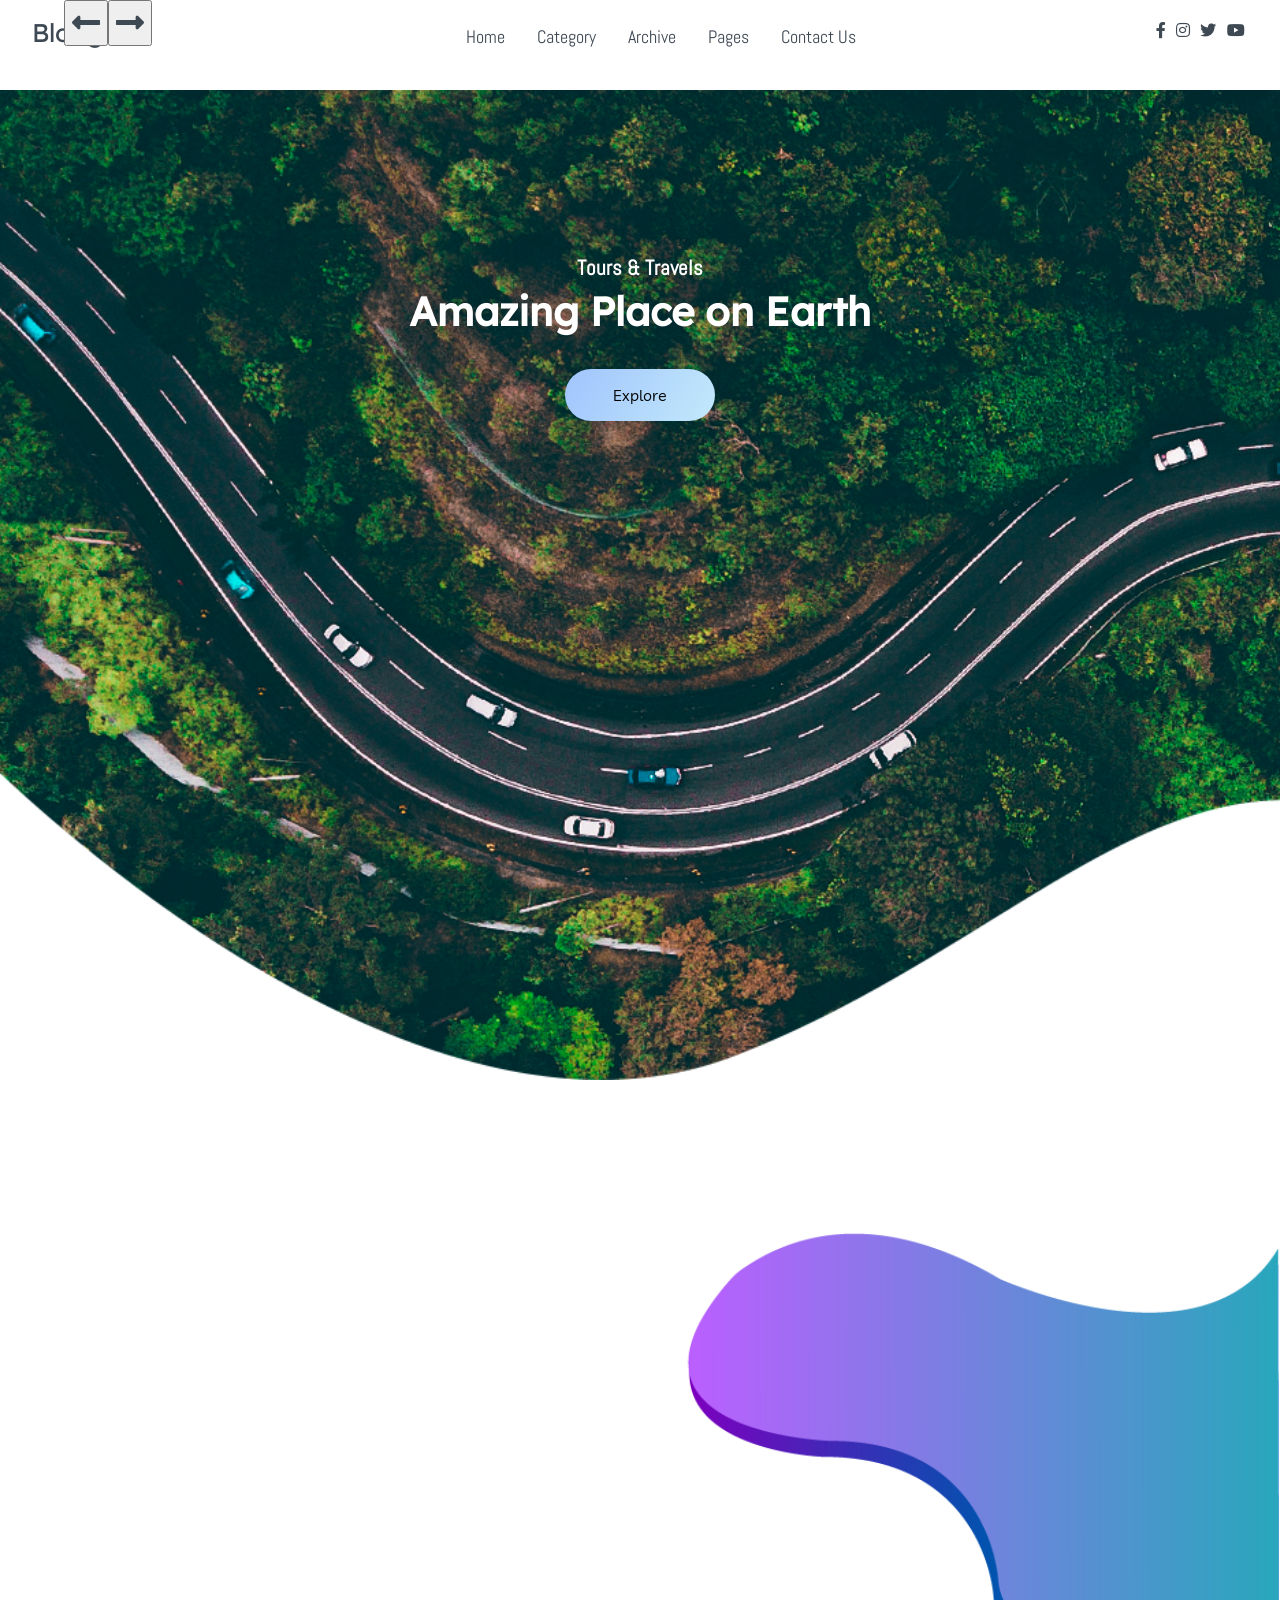
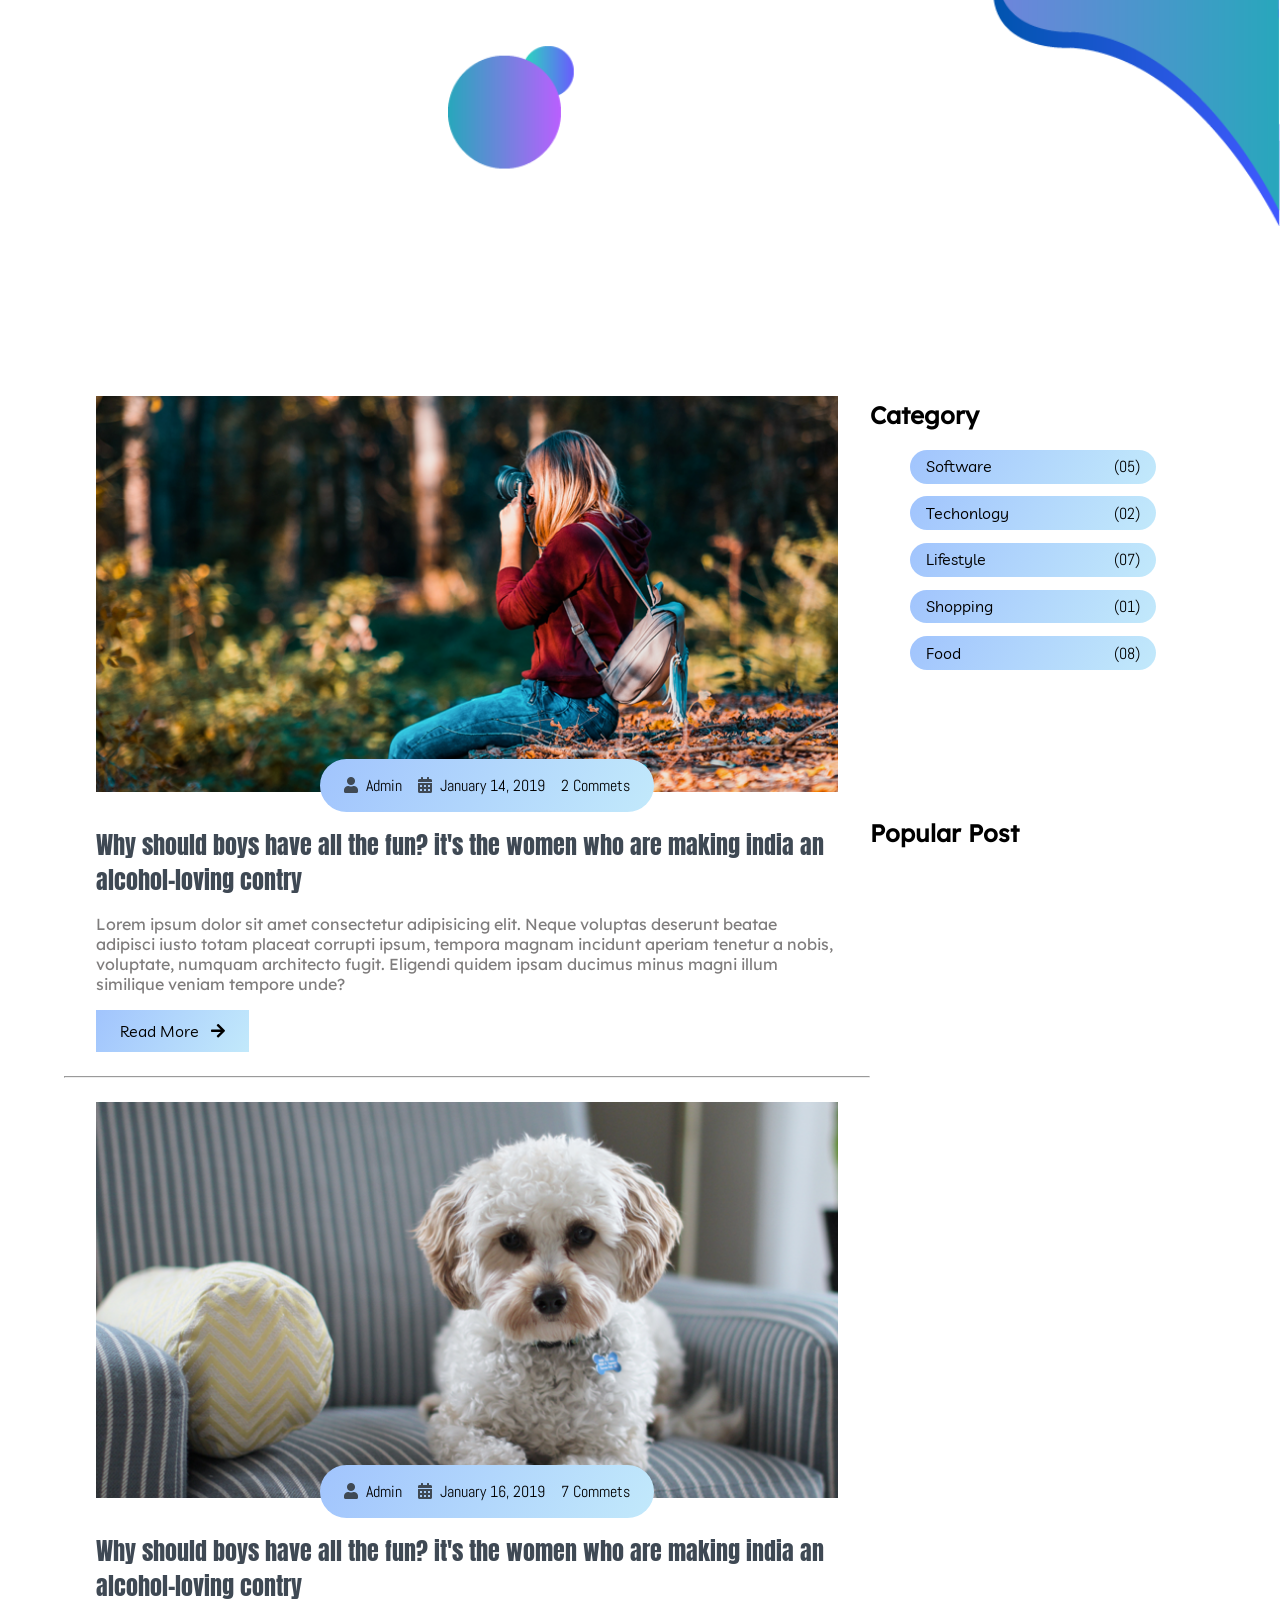
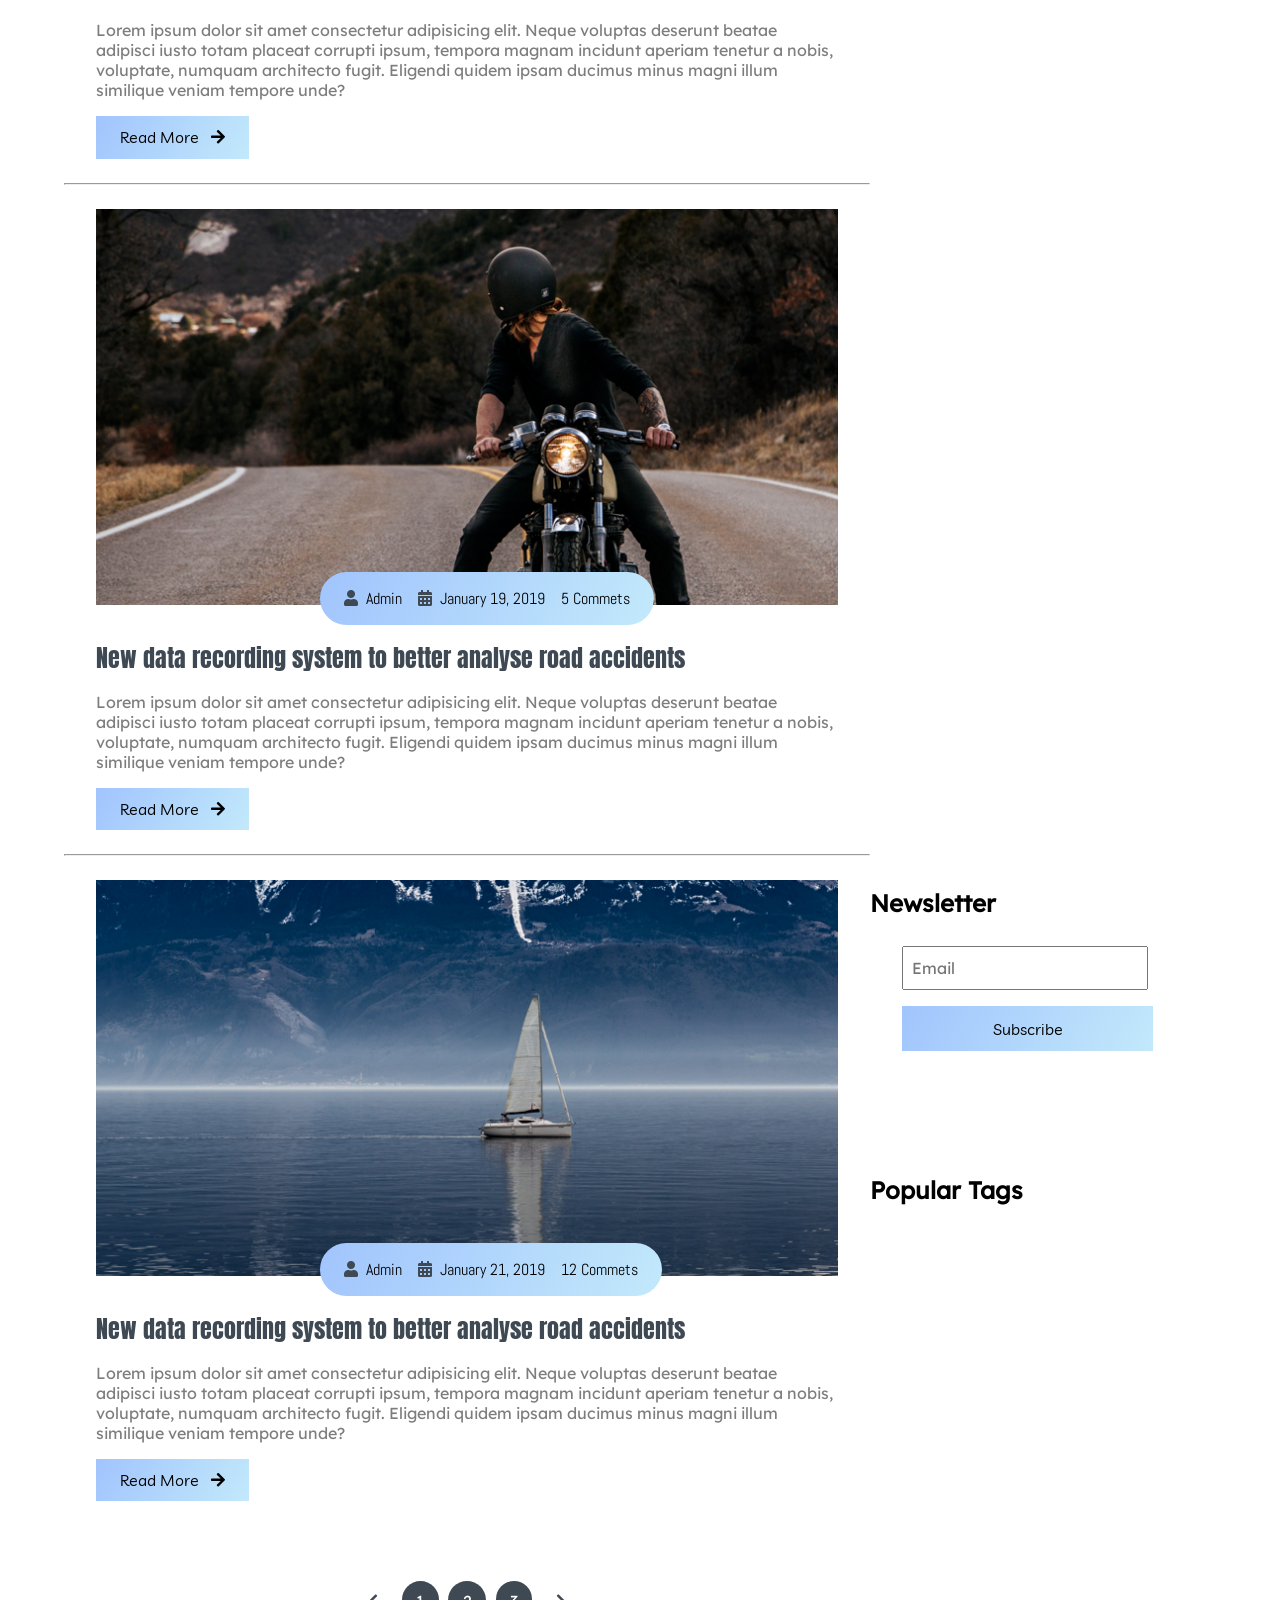
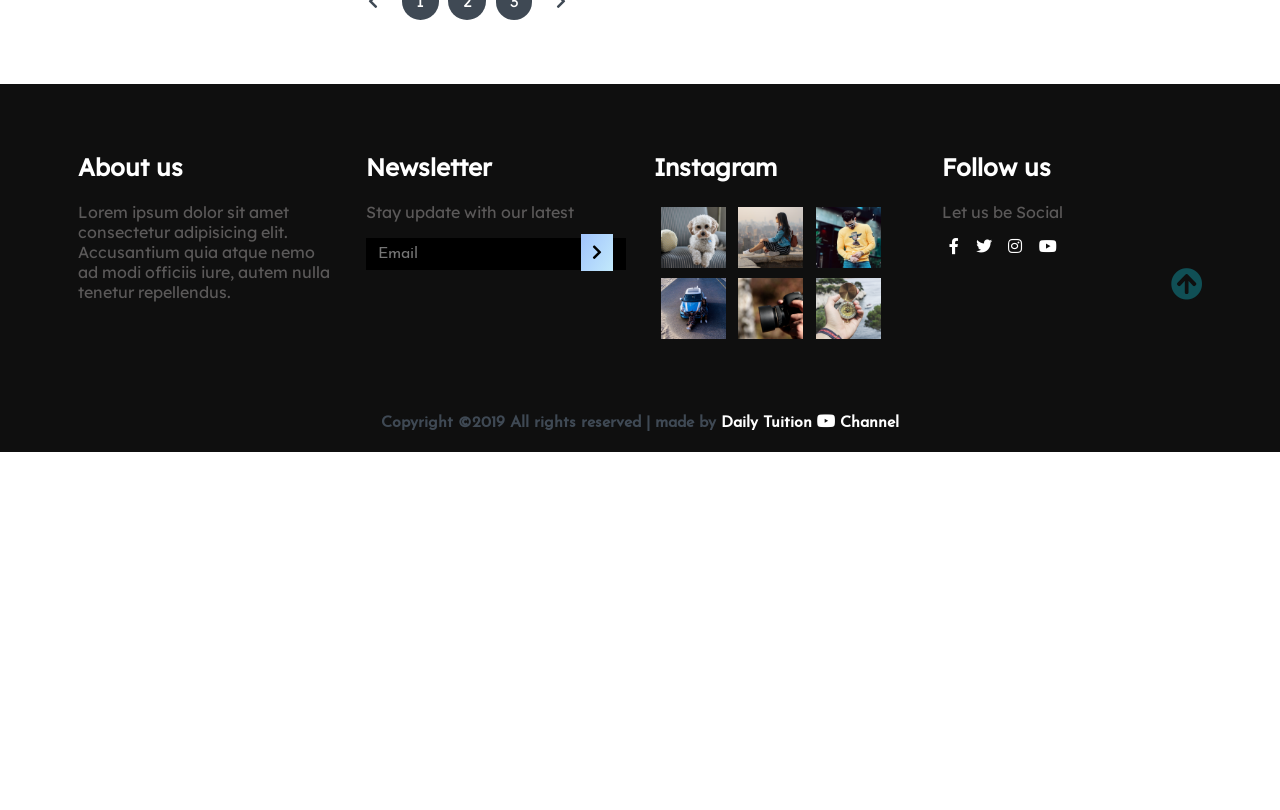
==== Index.html @ 6c5f7a03 "initial commit" ====
<!DOCTYPE html>
<html lang="en">

<head>
    <meta charset="UTF-8">
    <meta name="viewport" content="width=device-width, initial-scale=1.0">
    <meta http-equiv="X-UA-Compatible" content="ie=edge">
    <title>Blooger</title>

    <!-- Font Awesome Icons -->
    <link rel="stylesheet" href="./css/all.css">


    <!-- --------- Owl-Carousel ------------------->
    <link rel="stylesheet" href="./css/owl.carousel.min.css">
    <link rel="stylesheet" href="./css/owl.theme.default.min.css">

    <!-- ------------ AOS Library ------------------------- -->
    <link rel="stylesheet" href="./css/aos.css">

    <!-- Custom Style   -->
    <link rel="stylesheet" href="./css/Style.css">

</head>

<body>

    <!-- ----------------------------  Navigation ---------------------------------------------- -->

    <nav class="nav">
        <div class="nav-menu flex-row">
            <div class="nav-brand">
                <a href="#" class="text-gray">Blooger</a>
            </div>
            <div class="toggle-collapse">
                <div class="toggle-icons">
                    <i class="fas fa-bars"></i>
                </div>
            </div>
            <div>
                <ul class="nav-items">
                    <li class="nav-link">
                        <a href="#">Home</a>
                    </li>
                    <li class="nav-link">
                        <a href="#">Category</a>
                    </li>
                    <li class="nav-link">
                        <a href="#">Archive</a>
                    </li>
                    <li class="nav-link">
                        <a href="#">Pages</a>
                    </li>
                    <li class="nav-link">
                        <a href="#">Contact Us</a>
                    </li>
                </ul>
            </div>
            <div class="social text-gray">
                <a href="#"><i class="fab fa-facebook-f"></i></a>
                <a href="#"><i class="fab fa-instagram"></i></a>
                <a href="#"><i class="fab fa-twitter"></i></a>
                <a href="#"><i class="fab fa-youtube"></i></a>
            </div>
        </div>
    </nav>

    <!-- ------------x---------------  Navigation --------------------------x------------------- -->

    <!----------------------------- Main Site Section ------------------------------>

    <main>

        <!------------------------ Site Title ---------------------->

        <section class="site-title">
            <div class="site-background" data-aos="fade-up" data-aos-delay="100">
                <h3>Tours & Travels</h3>
                <h1>Amazing Place on Earth</h1>
                <button class="btn">Explore</button>
            </div>
        </section>

        <!------------x----------- Site Title ----------x----------->

        <!-- --------------------- Blog Carousel ----------------- -->

        <section>
            <div class="blog">
                <div class="container">
                    <div class="owl-carousel owl-theme blog-post">
                        <div class="blog-content" data-aos="fade-right" data-aos-delay="200">
                            <img src="./assets/Blog-post/post-1.jpg" alt="post-1">
                            <div class="blog-title">
                                <h3>London Fashion week's continued the evolution</h3>
                                <button class="btn btn-blog">Fashion</button>
                                <span>2 minutes</span>
                            </div>
                        </div>
                        <div class="blog-content" data-aos="fade-in" data-aos-delay="200">
                            <img src="./assets/Blog-post/post-3.jpg" alt="post-1">
                            <div class="blog-title">
                                <h3>London Fashion week's continued the evolution</h3>
                                <button class="btn btn-blog">Fashion</button>
                                <span>2 minutes</span>
                            </div>
                        </div>
                        <div class="blog-content" data-aos="fade-left" data-aos-delay="200">
                            <img src="./assets/Blog-post/post-2.jpg" alt="post-1">
                            <div class="blog-title">
                                <h3>London Fashion week's continued the evolution</h3>
                                <button class="btn btn-blog">Fashion</button>
                                <span>2 minutes</span>
                            </div>
                        </div>
                        <div class="blog-content" data-aos="fade-right" data-aos-delay="200">
                            <img src="./assets/Blog-post/post-5.png" alt="post-1">
                            <div class="blog-title">
                                <h3>London Fashion week's continued the evolution</h3>
                                <button class="btn btn-blog">Fashion</button>
                                <span>2 minutes</span>
                            </div>
                        </div>
                    </div>
                    <div class="owl-navigation">
                        <span class="owl-nav-prev"><i class="fas fa-long-arrow-alt-left"></i></span>
                        <span class="owl-nav-next"><i class="fas fa-long-arrow-alt-right"></i></span>
                    </div>
                </div>
            </div>
        </section>

        <!-- ----------x---------- Blog Carousel --------x-------- -->

        <!-- ---------------------- Site Content -------------------------->

        <section class="container">
            <div class="site-content">
                <div class="posts">
                    <div class="post-content" data-aos="zoom-in" data-aos-delay="200">
                        <div class="post-image">
                            <div>
                                <img src="./assets/Blog-post/blog1.png" class="img" alt="blog1">
                            </div>
                            <div class="post-info flex-row">
                                <span><i class="fas fa-user text-gray"></i>&nbsp;&nbsp;Admin</span>
                                <span><i class="fas fa-calendar-alt text-gray"></i>&nbsp;&nbsp;January 14, 2019</span>
                                <span>2 Commets</span>
                            </div>
                        </div>
                        <div class="post-title">
                            <a href="#">Why should boys have all the fun? it's the women who are making india an
                                alcohol-loving contry</a>
                            <p>Lorem ipsum dolor sit amet consectetur adipisicing elit. Neque voluptas deserunt beatae
                                adipisci iusto totam placeat corrupti ipsum, tempora magnam incidunt aperiam tenetur a
                                nobis, voluptate, numquam architecto fugit. Eligendi quidem ipsam ducimus minus magni
                                illum similique veniam tempore unde?
                            </p>
                            <button class="btn post-btn">Read More &nbsp; <i class="fas fa-arrow-right"></i></button>
                        </div>
                    </div>
                    <hr>
                    <div class="post-content" data-aos="zoom-in" data-aos-delay="200">
                        <div class="post-image">
                            <div>
                                <img src="./assets/Blog-post/blog2.png" class="img" alt="blog1">
                            </div>
                            <div class="post-info flex-row">
                                <span><i class="fas fa-user text-gray"></i>&nbsp;&nbsp;Admin</span>
                                <span><i class="fas fa-calendar-alt text-gray"></i>&nbsp;&nbsp;January 16, 2019</span>
                                <span>7 Commets</span>
                            </div>
                        </div>
                        <div class="post-title">
                            <a href="#">Why should boys have all the fun? it's the women who are making india an
                                alcohol-loving contry</a>
                            <p>Lorem ipsum dolor sit amet consectetur adipisicing elit. Neque voluptas deserunt beatae
                                adipisci iusto totam placeat corrupti ipsum, tempora magnam incidunt aperiam tenetur a
                                nobis, voluptate, numquam architecto fugit. Eligendi quidem ipsam ducimus minus magni
                                illum similique veniam tempore unde?
                            </p>
                            <button class="btn post-btn">Read More &nbsp; <i class="fas fa-arrow-right"></i></button>
                        </div>
                    </div>
                    <hr>
                    <div class="post-content" data-aos="zoom-in" data-aos-delay="200">
                        <div class="post-image">
                            <div>
                                <img src="./assets/Blog-post/blog3.png" class="img" alt="blog1">
                            </div>
                            <div class="post-info flex-row">
                                <span><i class="fas fa-user text-gray"></i>&nbsp;&nbsp;Admin</span>
                                <span><i class="fas fa-calendar-alt text-gray"></i>&nbsp;&nbsp;January 19, 2019</span>
                                <span>5 Commets</span>
                            </div>
                        </div>
                        <div class="post-title">
                            <a href="#">New data recording system to better analyse road accidents</a>
                            <p>Lorem ipsum dolor sit amet consectetur adipisicing elit. Neque voluptas deserunt beatae
                                adipisci iusto totam placeat corrupti ipsum, tempora magnam incidunt aperiam tenetur a
                                nobis, voluptate, numquam architecto fugit. Eligendi quidem ipsam ducimus minus magni
                                illum similique veniam tempore unde?
                            </p>
                            <button class="btn post-btn">Read More &nbsp; <i class="fas fa-arrow-right"></i></button>
                        </div>
                    </div>
                    <hr>
                    <div class="post-content" data-aos="zoom-in" data-aos-delay="200">
                        <div class="post-image">
                            <div>
                                <img src="./assets/Blog-post/blog4.png" class="img" alt="blog1">
                            </div>
                            <div class="post-info flex-row">
                                <span><i class="fas fa-user text-gray"></i>&nbsp;&nbsp;Admin</span>
                                <span><i class="fas fa-calendar-alt text-gray"></i>&nbsp;&nbsp;January 21, 2019</span>
                                <span>12 Commets</span>
                            </div>
                        </div>
                        <div class="post-title">
                            <a href="#">New data recording system to better analyse road accidents</a>
                            <p>Lorem ipsum dolor sit amet consectetur adipisicing elit. Neque voluptas deserunt beatae
                                adipisci iusto totam placeat corrupti ipsum, tempora magnam incidunt aperiam tenetur a
                                nobis, voluptate, numquam architecto fugit. Eligendi quidem ipsam ducimus minus magni
                                illum similique veniam tempore unde?
                            </p>
                            <button class="btn post-btn">Read More &nbsp; <i class="fas fa-arrow-right"></i></button>
                        </div>
                    </div>
                    <div class="pagination flex-row">
                        <a href="#"><i class="fas fa-chevron-left"></i></a>
                        <a href="#" class="pages">1</a>
                        <a href="#" class="pages">2</a>
                        <a href="#" class="pages">3</a>
                        <a href="#"><i class="fas fa-chevron-right"></i></a>
                    </div>
                </div>
                <aside class="sidebar">
                    <div class="category">
                        <h2>Category</h2>
                        <ul class="category-list">
                            <li class="list-items" data-aos="fade-left" data-aos-delay="100">
                                <a href="#">Software</a>
                                <span>(05)</span>
                            </li>
                            <li class="list-items" data-aos="fade-left" data-aos-delay="200">
                                <a href="#">Techonlogy</a>
                                <span>(02)</span>
                            </li>
                            <li class="list-items" data-aos="fade-left" data-aos-delay="300">
                                <a href="#">Lifestyle</a>
                                <span>(07)</span>
                            </li>
                            <li class="list-items" data-aos="fade-left" data-aos-delay="400">
                                <a href="#">Shopping</a>
                                <span>(01)</span>
                            </li>
                            <li class="list-items" data-aos="fade-left" data-aos-delay="500">
                                <a href="#">Food</a>
                                <span>(08)</span>
                            </li>
                        </ul>
                    </div>
                    <div class="popular-post">
                        <h2>Popular Post</h2>
                        <div class="post-content" data-aos="flip-up" data-aos-delay="200">
                            <div class="post-image">
                                <div>
                                    <img src="./assets/popular-post/m-blog-1.jpg" class="img" alt="blog1">
                                </div>
                                <div class="post-info flex-row">
                                    <span><i class="fas fa-calendar-alt text-gray"></i>&nbsp;&nbsp;January 14,
                                        2019</span>
                                    <span>2 Commets</span>
                                </div>
                            </div>
                            <div class="post-title">
                                <a href="#">New data recording system to better analyse road accidents</a>
                            </div>
                        </div>
                        <div class="post-content" data-aos="flip-up" data-aos-delay="300">
                            <div class="post-image">
                                <div>
                                    <img src="./assets/popular-post/m-blog-2.jpg" class="img" alt="blog1">
                                </div>
                                <div class="post-info flex-row">
                                    <span><i class="fas fa-calendar-alt text-gray"></i>&nbsp;&nbsp;January 14,
                                        2019</span>
                                    <span>2 Commets</span>
                                </div>
                            </div>
                            <div class="post-title">
                                <a href="#">New data recording system to better analyse road accidents</a>
                            </div>
                        </div>
                        <div class="post-content" data-aos="flip-up" data-aos-delay="400">
                            <div class="post-image">
                                <div>
                                    <img src="./assets/popular-post/m-blog-3.jpg" class="img" alt="blog1">
                                </div>
                                <div class="post-info flex-row">
                                    <span><i class="fas fa-calendar-alt text-gray"></i>&nbsp;&nbsp;January 14,
                                        2019</span>
                                    <span>2 Commets</span>
                                </div>
                            </div>
                            <div class="post-title">
                                <a href="#">New data recording system to better analyse road accidents</a>
                            </div>
                        </div>
                        <div class="post-content" data-aos="flip-up" data-aos-delay="500">
                            <div class="post-image">
                                <div>
                                    <img src="./assets/popular-post/m-blog-4.jpg" class="img" alt="blog1">
                                </div>
                                <div class="post-info flex-row">
                                    <span><i class="fas fa-calendar-alt text-gray"></i>&nbsp;&nbsp;January 14,
                                        2019</span>
                                    <span>2 Commets</span>
                                </div>
                            </div>
                            <div class="post-title">
                                <a href="#">New data recording system to better analyse road accidents</a>
                            </div>
                        </div>
                        <div class="post-content" data-aos="flip-up" data-aos-delay="600">
                            <div class="post-image">
                                <div>
                                    <img src="./assets/popular-post/m-blog-5.jpg" class="img" alt="blog1">
                                </div>
                                <div class="post-info flex-row">
                                    <span><i class="fas fa-calendar-alt text-gray"></i>&nbsp;&nbsp;January 14,
                                        2019</span>
                                    <span>2 Commets</span>
                                </div>
                            </div>
                            <div class="post-title">
                                <a href="#">New data recording system to better analyse road accidents</a>
                            </div>
                        </div>
                    </div>
                    <div class="newsletter" data-aos="fade-up" data-aos-delay="300">
                        <h2>Newsletter</h2>
                        <div class="form-element">
                            <input type="text" class="input-element" placeholder="Email">
                            <button class="btn form-btn">Subscribe</button>
                        </div>
                    </div>
                    <div class="popular-tags">
                        <h2>Popular Tags</h2>
                        <div class="tags flex-row">
                            <span class="tag" data-aos="flip-up" data-aos-delay="100">Software</span>
                            <span class="tag" data-aos="flip-up" data-aos-delay="200">technology</span>
                            <span class="tag" data-aos="flip-up" data-aos-delay="300">travel</span>
                            <span class="tag" data-aos="flip-up" data-aos-delay="400">illustration</span>
                            <span class="tag" data-aos="flip-up" data-aos-delay="500">design</span>
                            <span class="tag" data-aos="flip-up" data-aos-delay="600">lifestyle</span>
                            <span class="tag" data-aos="flip-up" data-aos-delay="700">love</span>
                            <span class="tag" data-aos="flip-up" data-aos-delay="800">project</span>
                        </div>
                    </div>
                </aside>
            </div>
        </section>

        <!-- -----------x---------- Site Content -------------x------------>

    </main>

    <!---------------x------------- Main Site Section ---------------x-------------->


    <!-- --------------------------- Footer ---------------------------------------- -->

    <footer class="footer">
        <div class="container">
            <div class="about-us" data-aos="fade-right" data-aos-delay="200">
                <h2>About us</h2>
                <p>Lorem ipsum dolor sit amet consectetur adipisicing elit. Accusantium quia atque nemo ad modi officiis
                    iure, autem nulla tenetur repellendus.</p>
            </div>
            <div class="newsletter" data-aos="fade-right" data-aos-delay="200">
                <h2>Newsletter</h2>
                <p>Stay update with our latest</p>
                <div class="form-element">
                    <input type="text" placeholder="Email"><span><i class="fas fa-chevron-right"></i></span>
                </div>
            </div>
            <div class="instagram" data-aos="fade-left" data-aos-delay="200">
                <h2>Instagram</h2>
                <div class="flex-row">
                    <img src="./assets/instagram/thumb-card3.png" alt="insta1">
                    <img src="./assets/instagram/thumb-card4.png" alt="insta2">
                    <img src="./assets/instagram/thumb-card5.png" alt="insta3">
                </div>
                <div class="flex-row">
                    <img src="./assets/instagram/thumb-card6.png" alt="insta4">
                    <img src="./assets/instagram/thumb-card7.png" alt="insta5">
                    <img src="./assets/instagram/thumb-card8.png" alt="insta6">
                </div>
            </div>
            <div class="follow" data-aos="fade-left" data-aos-delay="200">
                <h2>Follow us</h2>
                <p>Let us be Social</p>
                <div>
                    <i class="fab fa-facebook-f"></i>
                    <i class="fab fa-twitter"></i>
                    <i class="fab fa-instagram"></i>
                    <i class="fab fa-youtube"></i>
                </div>
            </div>
        </div>
        <div class="rights flex-row">
            <h4 class="text-gray">
                Copyright ©2019 All rights reserved | made by
                <a href="www.youtube.com/c/dailytuition" target="_black">Daily Tuition <i class="fab fa-youtube"></i>
                    Channel</a>
            </h4>
        </div>
        <div class="move-up">
            <span><i class="fas fa-arrow-circle-up fa-2x"></i></span>
        </div>
    </footer>

    <!-- -------------x------------- Footer --------------------x------------------- -->

    <!-- Jquery Library file -->
    <script src="./js/Jquery3.4.1.min.js"></script>

    <!-- --------- Owl-Carousel js ------------------->
    <script src="./js/owl.carousel.min.js"></script>

    <!-- ------------ AOS js Library  ------------------------- -->
    <script src="./js/aos.js"></script>

    <!-- Custom Javascript file -->
    <script src="./js/main.js"></script>
</body>

</html>
---- css/Style.css ----
@import url('../css/fonts.css');


html, body{
    margin: 0%;
    box-sizing: border-box;
    overflow-x: hidden;
}

:root{

    /*      Theme colors        */
    --text-gray: #3f4954;
    --text-light : #686666da;
    --bg-color: #0f0f0f;
    --white: #ffffff;
    --midnight: #104f55;

    /* gradient color   */
    --sky: linear-gradient(120deg, #a1c4fd 0%, #c2e9fb 100%);

    /*      theme font-family   */
    --Abel: 'Abel', cursive;
    --Anton: 'Anton', cursive;
    --Josefin : 'Josefin', cursive;
    --Lexend: 'Lexend', cursive;
    --Livvic : 'Livvic', cursive;
}


/* ---------------- Global Classes ---------------*/

a{
    text-decoration: none;
    color: var(--text-gray);
}

.flex-row{
    display: flex;
    flex-direction: row;    
    flex-wrap: wrap;
}

ul{
    list-style-type: none;
}

h1{
    font-family: var(--Lexend);
    font-size: 2.5rem;
}

h2{
    font-family: var(--Lexend);
}

h3{
    font-family: var(--Abel);
    font-size: 1.3rem;
}

button.btn{
    border: none;
    border-radius: 2rem;
    padding: 1rem 3rem;
    font-size: 1rem;
    font-family: var(--Livvic);
    cursor: pointer;
}

span{
    font-family: var(--Abel);
}

.container{
    margin: 0 5vw;
}

.text-gray{
    color: var(--text-gray);
}

p{
    font-family: var(--Lexend);
    color: var(--text-light);
}

/* ------x------- Global Classes -------x-------*/

/* --------------- navbar ----------------- */

.nav{
    background: white;
    padding: 0 2rem;
    height: 0rem;
    min-height: 10vh;
    overflow: hidden;
    transition: height 1s ease-in-out;
}

.nav .nav-menu{    
    justify-content: space-between;
}

.nav .toggle-collapse{
    position: absolute;
    top: 0%;
    width: 90%;
    cursor: pointer;
    display: none;
}

.nav .toggle-collapse .toggle-icons{
    display: flex;
    justify-content: flex-end;
    padding: 1.7rem 0;
}

.nav .toggle-collapse .toggle-icons i{
    font-size: 1.4rem;
    color: var(--text-gray);
}

.collapse{
    height: 30rem;
}

.nav .nav-items{
    display: flex;
    margin: 0;
}

.nav .nav-items .nav-link{
    padding: 1.6rem 1rem;
    font-size: 1.1rem;
    position: relative;
    font-family: var(--Abel);
    font-size: 1.1rem;
}

.nav .nav-items .nav-link:hover{
    background-color: var(--midnight);
}

.nav .nav-items .nav-link:hover a{
    color: var(--white);
}

.nav .nav-brand a{
    font-size: 1.6rem;
    padding: 1rem 0;
    display: block;
    font-family: var(--Lexend);
    font-size: 1.6rem;
}

.nav .social{
    padding: 1.4rem 0
}

.nav .social i{
    padding: 0 .2rem;
}

.nav .social i:hover{
    color: #a1c4cf;
}

/* -------x------- navbar ---------x------- */


/* ----------------- Main Content----------- */

/* --------------- Site title ---------------- */
main .site-title{
    background: url('../assets/Background-image.png');
    background-size: cover;
    height: 110vh;
    display: flex;
    justify-content: center;
}

main .site-title .site-background{
    padding-top: 10rem;
    text-align: center;
    color: var(--white);
}

main .site-title h1, h3{
    margin: .3rem;
}

main .site-title .btn{
    margin: 1.8rem;
    background: var(--sky);
}

main .site-title .btn:hover{
    background: transparent;
    border: 1px solid var(--white);
    color: var(--white);
}

/* --------x------ Site title --------x------- */

/* --------------- Blog Carousel ------------ */

main .blog{
    background: url('../assets/Abract01.png');
    background-repeat: no-repeat;
    background-position: right;
    height: 100vh;
    width: 100%;
    background-size: 65%;
}

main .blog .blog-post{
    padding-top: 6rem;
}

main .blog-post .blog-content{
    display: flex;
    flex-direction: column;
    text-align: center;
    width: 80%;
    margin: 3rem 2rem;
    box-shadow: 0 15px 20px rgba(0, 0, 0, 0.2);
}

main .blog-content .blog-title{
    padding: 2rem 0;
}

main .blog-content .btn-blog{
    padding: .7rem 2rem;
    background: var(--sky);
    margin: .5rem;
}

main .blog-content span{
    display: block;
}

section .container .owl-nav{
    position: absolute;
    top: 0%;
    margin: 0 auto;
    width: 100%;
}

.owl-nav .owl-prev .owl-nav-prev,
.owl-nav .owl-next .owl-nav-next{
    color: var(--text-gray);
    background: transparent;
    font-size: 2rem;
}

.owl-theme .owl-nav [class*='owl-']:hover{
    background: transparent;
    color: var(--midnight);
}

.owl-theme .owl-nav [class*='owl-']{
    outline: none;
}


/* -------x------- Blog Carousel -----x------ */

/* ---------------- Site Content ----------------*/

main .site-content{
    display: grid;
    grid-template-columns: 70% 30%;
}

main .post-content{
    width: 100%;
    
}

main .site-content .post-content > .post-image, .post-title{
    padding: 1rem 2rem;
    position: relative;
}

main .site-content .post-content > .post-image .post-info{
    background: var(--sky);
    padding: 1rem;
    position: absolute;
    bottom: 0%;
    left: 20vw;
    border-radius: 3rem;
}

main .site-content .post-content > .post-image > div{
    overflow: hidden;
}

main .site-content .post-content > .post-image .img{
    width: 100%;
    transition: all 1s ease;
}

main .site-content .post-content > .post-image .img:hover{
    transform: scale(1.3);
}

main .site-content .post-content > .post-image .post-info span{
    margin: 0 .5rem;
}

main .post-content .post-title a{
    font-family: var(--Anton);
    font-size: 1.5rem;
}

.site-content .post-content .post-title .post-btn{
    border-radius: 0;
    padding: .7rem 1.5rem;
    background: var(--sky);
}

.site-content .pagination{
    justify-content: center;
    color: var(--text-gray);
    margin: 4rem 0;
}

.site-content .pagination a{
    padding: .6rem .9rem;
    border-radius: 2rem;
    margin: 0 .3rem;
    font-family: var(--Lexend);
}

.site-content .pagination .pages{
    background: var(--text-gray);
    color: var(--white);
}

/* -------x-------- Site Content --------x-------*/


/* --------------- Sidebar ----------------------- */

.site-content > .sidebar .category-list{
    font-family: var(--Livvic);   
}

.site-content > .sidebar .category-list .list-items{
    background: var(--sky);
    padding: .4rem 1rem;
    margin: .8rem 0;
    border-radius: 3rem;
    width: 70%;
    display: flex;
    justify-content: space-between;
}

.site-content > .sidebar .category-list .list-items a{
    color:  black;
}

.site-content .sidebar .popular-post .post-content{
    padding: 1rem 0;
}

.site-content .sidebar .popular-post h2{
    padding-top: 8rem;
}

.site-content .sidebar .popular-post .post-info{
    padding: .4rem .1rem !important;
    bottom: 0rem !important;
    left: 1.5rem !important;
    border-radius: 0rem !important;
    background: white !important;
}

.site-content .sidebar .popular-post .post-title a{
    font-size: 1rem;
}

.site-content .sidebar .newsletter{
    padding-top: 10rem;
}

.site-content .sidebar .newsletter .form-element{
    padding: .5rem 2rem;
}

.site-content .sidebar .newsletter .input-element{
    width: 80%;
    height: 1.9rem;
    padding: .3rem .5rem;
    font-family: var(--Lexend);
    font-size: 1rem;
}

.site-content .sidebar .newsletter .form-btn{
    border-radius: 0;
    padding: .8rem 32%;
    margin: 1rem 0;
    background: var(--sky);
}

.site-content .sidebar .popular-tags{
    padding: 5rem 0;
}

.site-content .sidebar .popular-tags .tags .tag{
    background: var(--sky);
    padding: .4rem 1rem;
    border-radius: 3rem;
    margin: .4rem .6rem;
}


/* -------x------- Sidebar -----------x----------- */

/* ---------x------- Main Content -----x----- */


/* ----------------- Footer --------------------- */

footer.footer{
    height: 100%;
    background: var(--bg-color);
    position: relative;
}

footer.footer .container{
    display: grid;
    grid-template-columns: repeat(4, 1fr);
}

footer.footer .container > div{
    flex-grow: 1;
    flex-basis: 0;
    padding: 3rem .9rem;
}

footer.footer .container h2{
    color: var(--white);
}

footer.footer .newsletter .form-element{
    background: black;
    display: inline-block;
}

footer.footer .newsletter .form-element input{
    padding: .5rem .7rem;
    border: none;
    background: transparent;
    color: white;
    font-family: var(--Josefin);
    font-size: 1rem;
    width: 74%;
}

footer.footer .newsletter .form-element span{
    background: var(--sky);
    padding: .5rem .7rem;
    cursor: pointer;
}

footer.footer .instagram div > img{
    display: inline-block;
    width: 25%;
    height: 50%;
    margin: .3rem .4rem;
}

footer.footer .follow div i{
    color: var(--white);
    padding: 0 .4rem;
}

footer.footer .rights{
    justify-content: center;
    font-family: var(--Josefin);
}

footer.footer .rights h4 a{
    color: var(--white);
}

footer.footer .move-up{
    position: absolute;
    right: 6%;
    top: 50%;
}

footer.footer .move-up span{
    color: var(--midnight);
}

footer.footer .move-up span:hover{
    color: var(--white);
    cursor: pointer;
}

/* ---------x------- Footer ----------x---------- */

/*              Viewport less then or equal to 1130px            */

@media only screen and (max-width: 1130px){
    .site-content .post-content > .post-image .post-info{
        left: 2rem !important;
        bottom: 1.2rem !important;
        border-radius: 0% !important;
    }

    .site-content .sidebar .popular-post .post-info{
        display: none !important;
    }

    footer.footer .container{
        grid-template-columns: repeat(2, 1fr);
    }

}

/*      x       Viewport less then or equal to 1130px    x     */


/*              Viewport less then or equal to 750px            */

@media only screen and (max-width: 750px){
    .nav .nav-menu, .nav .nav-items{
        flex-direction: column;
    }

    .nav .toggle-collapse{
        display: initial;
    }

    main .site-content{
        grid-template-columns: 100%;
    }

    footer.footer .container{
        grid-template-columns: repeat(1, 1fr);
    }

}


/*        x      Viewport less then or equal to 750px       x     */


/*              Viewport less then or equal to 520px            */

@media only screen and (max-width: 520px){
    main .blog{
        height: 125vh;
    }

    .site-content .post-content > .post-image .post-info{
        display: none;
    }

    footer.footer .container > div{
        padding:  1rem .9rem !important;
    }

    footer .rights{
        padding: 0 1.4rem;
        text-align: center;
    }

    nav .toggle-collapse{
        width: 80% !important;
    }

}

/*        x      Viewport less then or equal to 520px       x     */
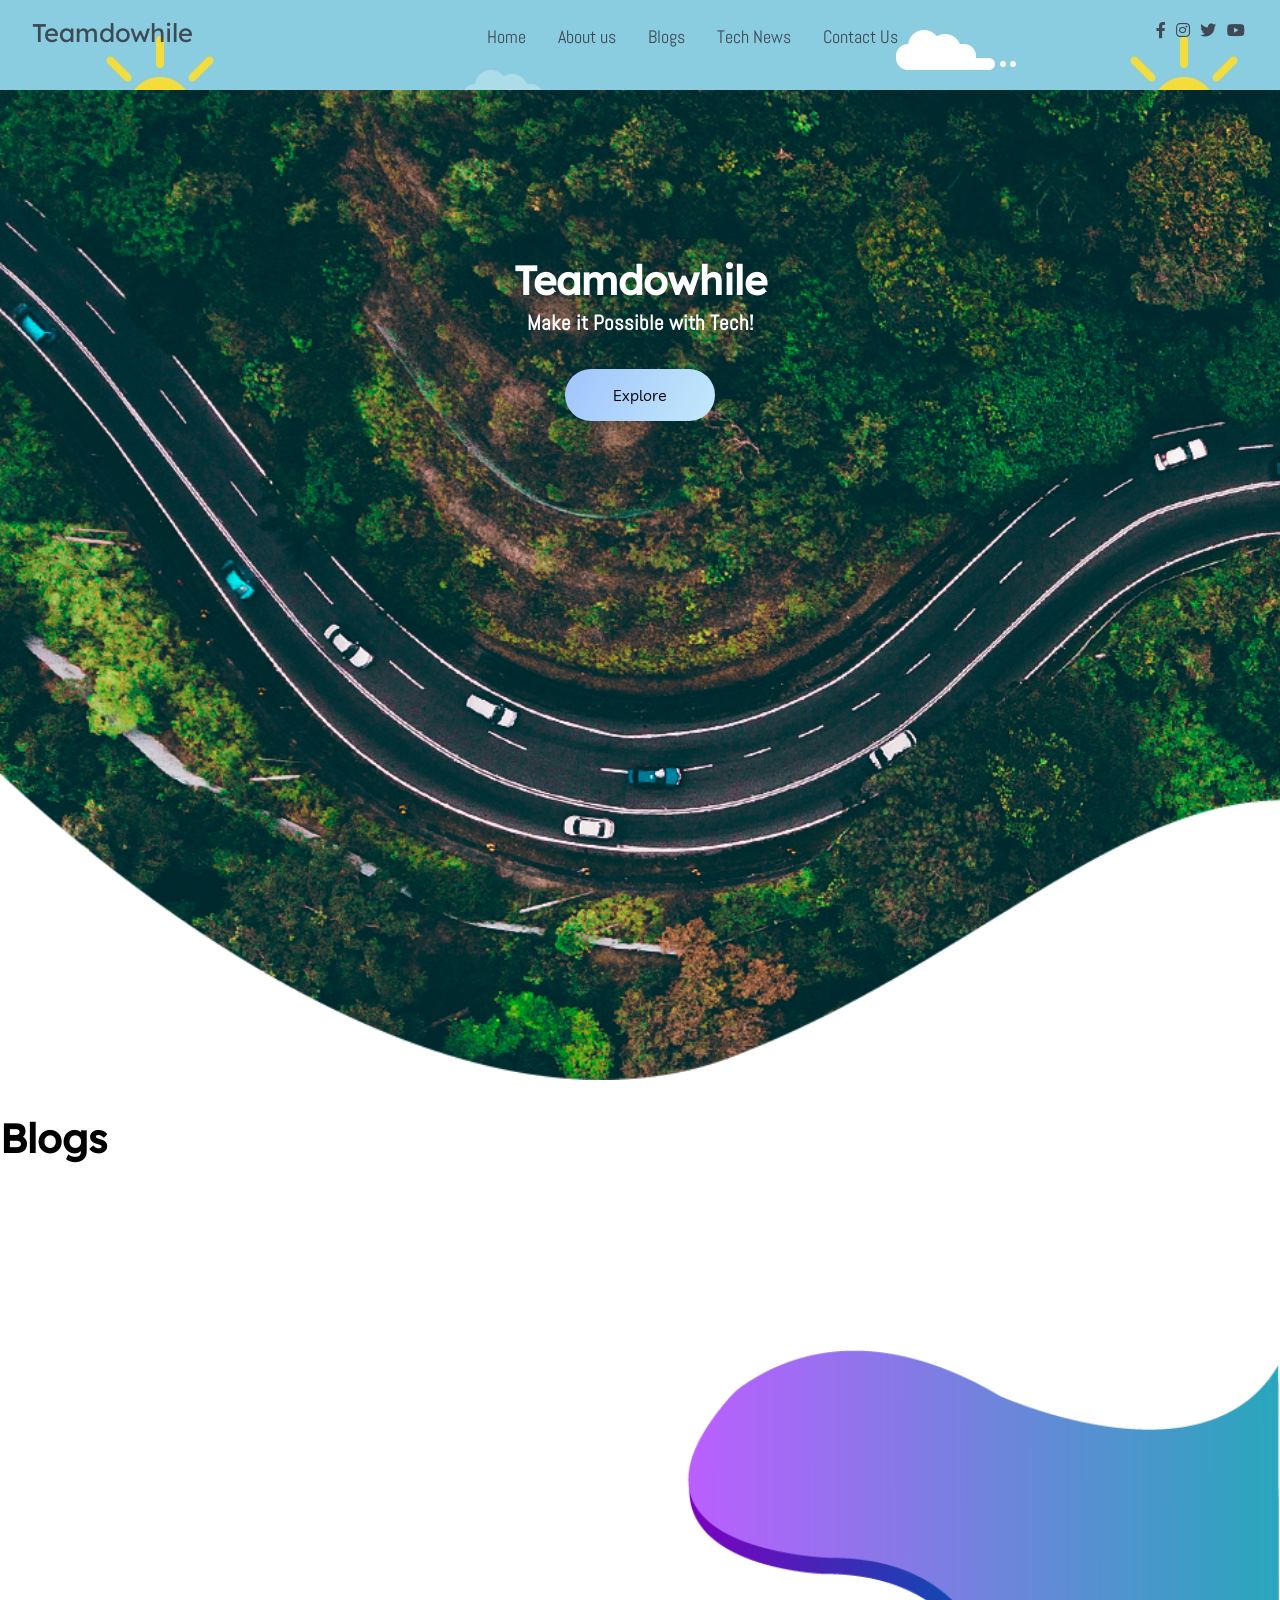
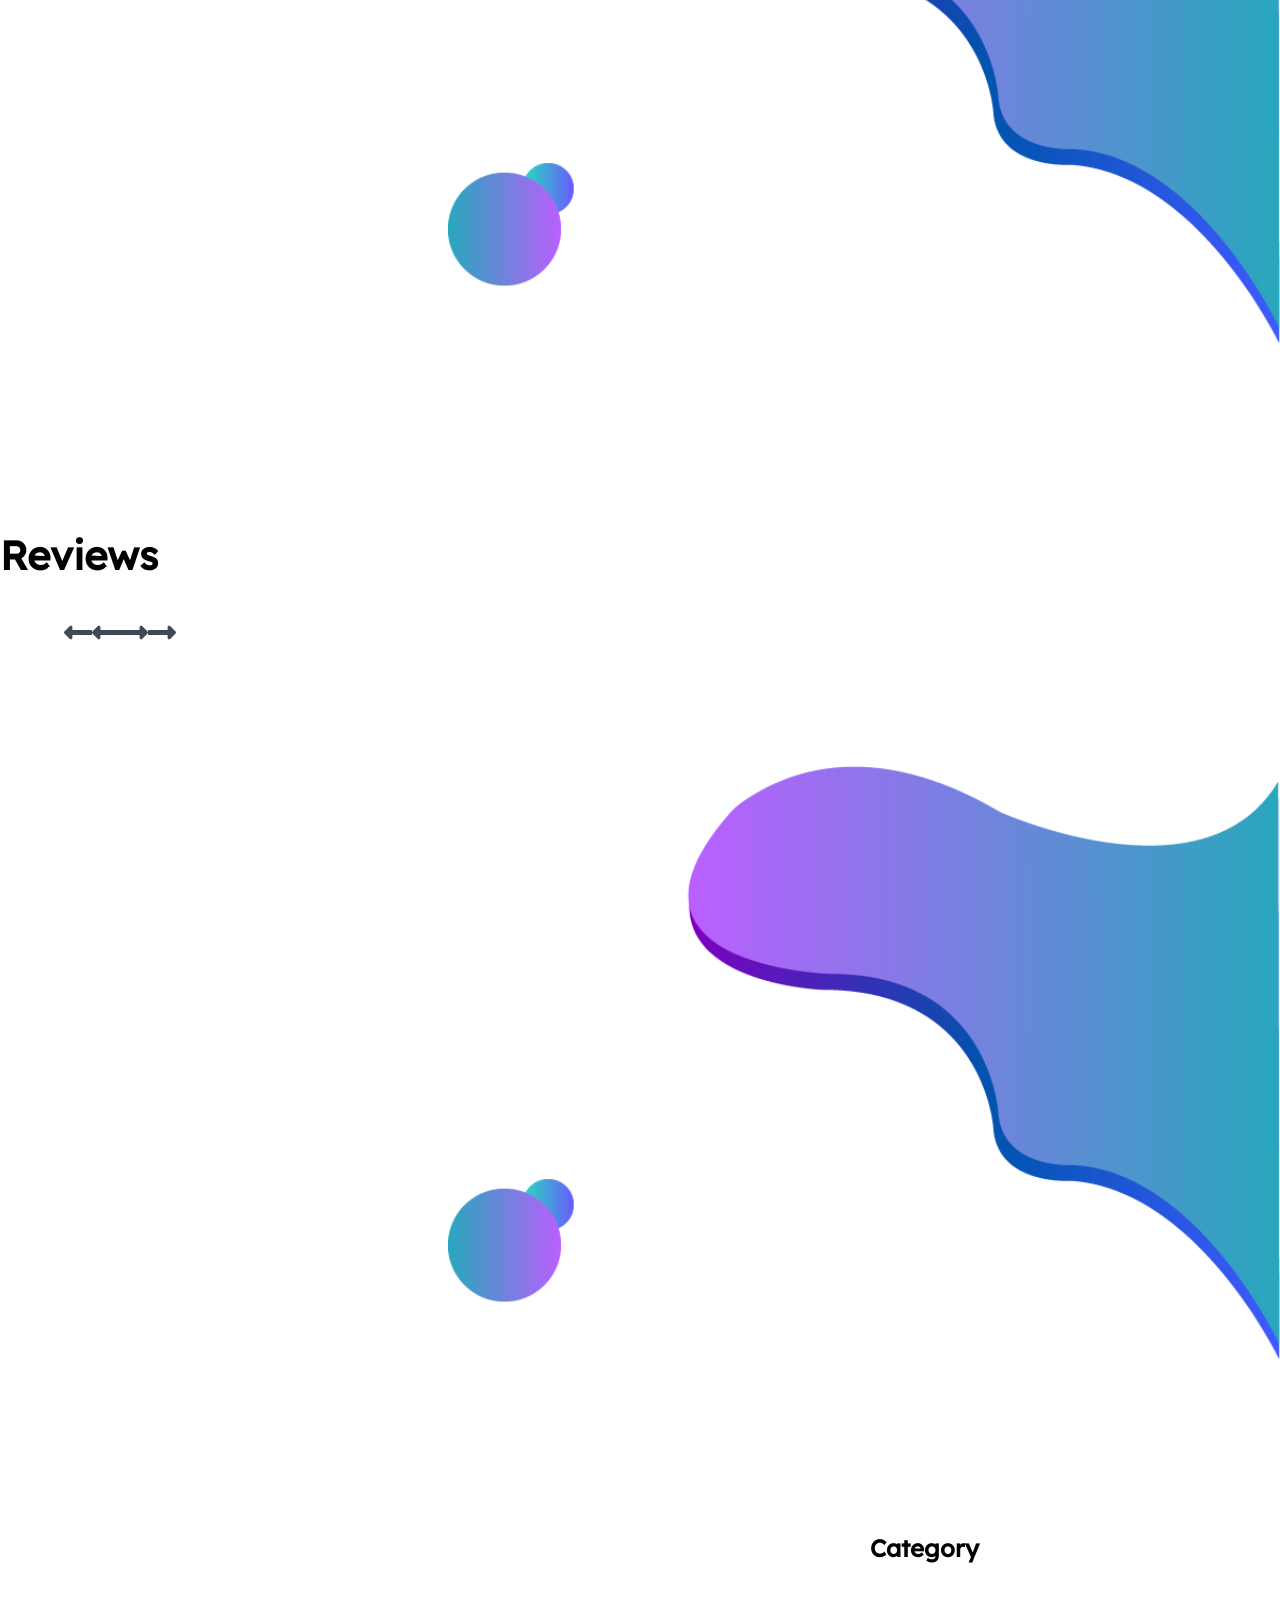
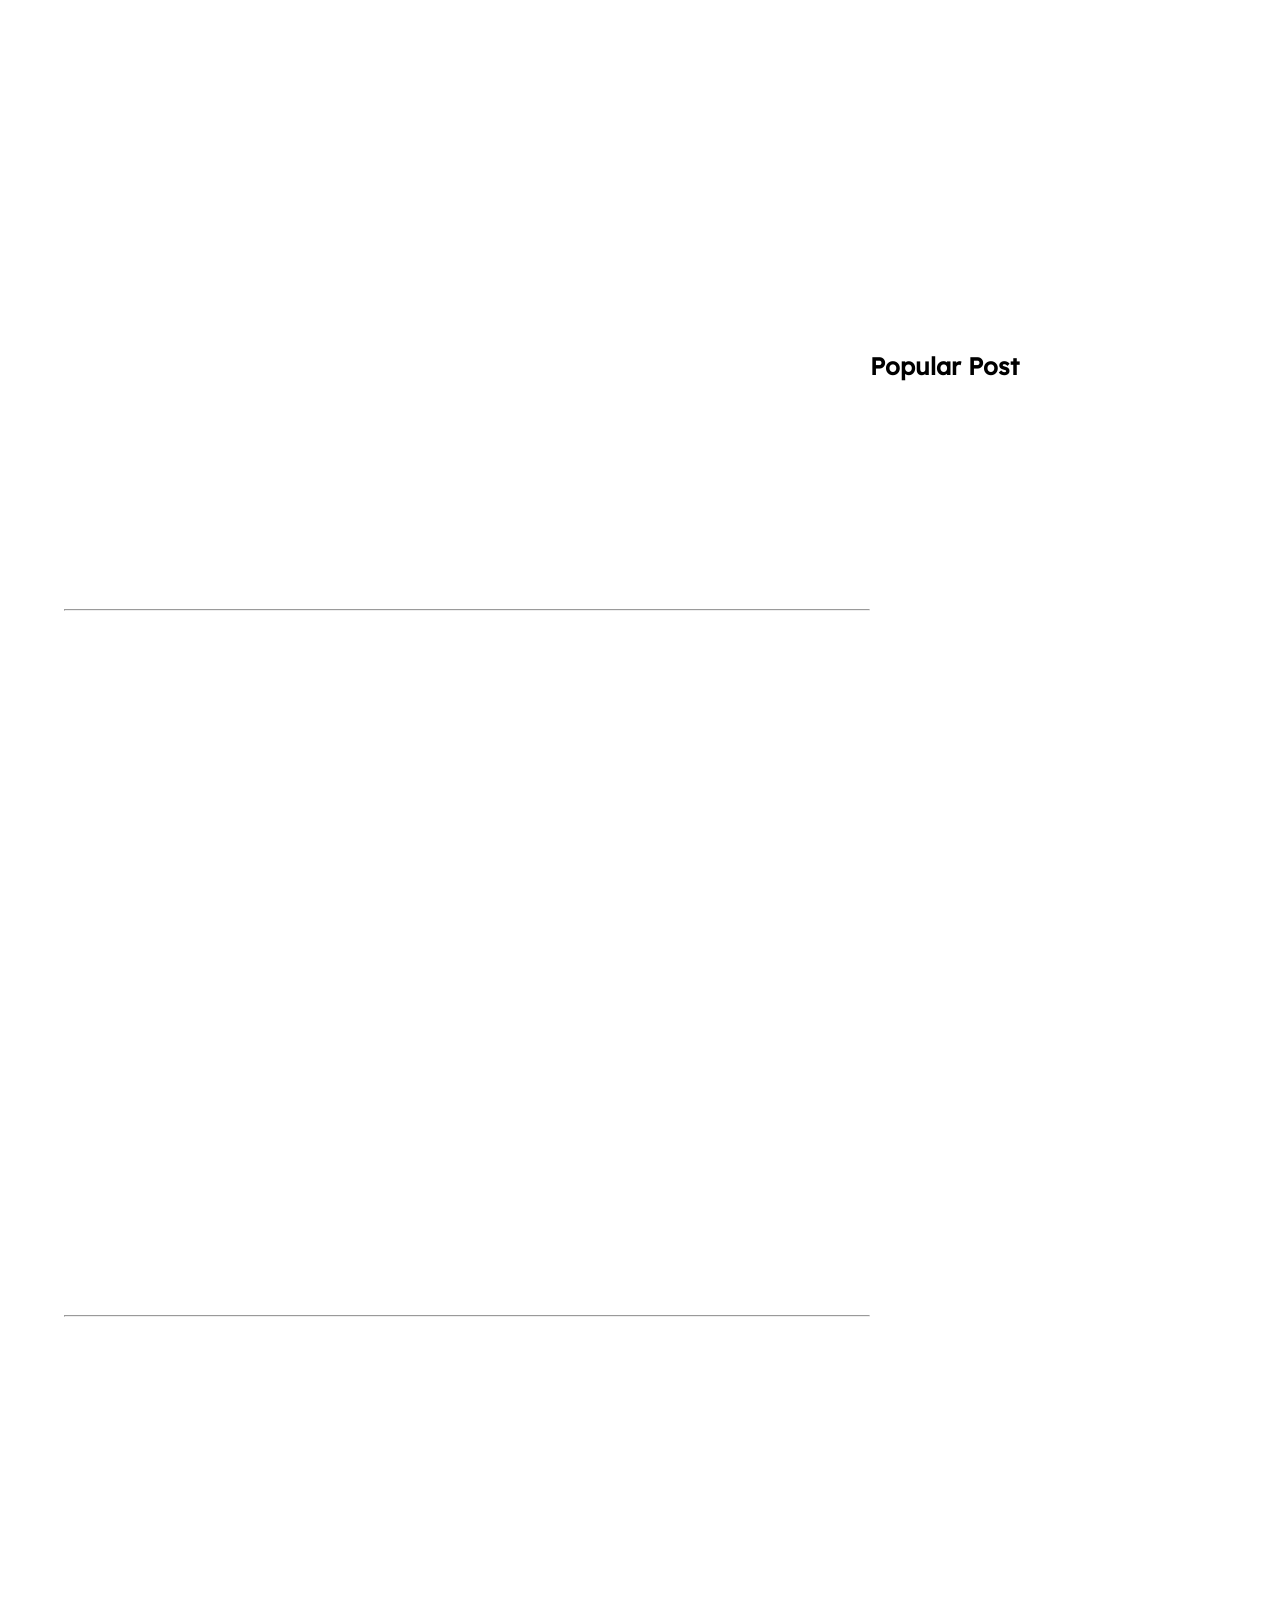
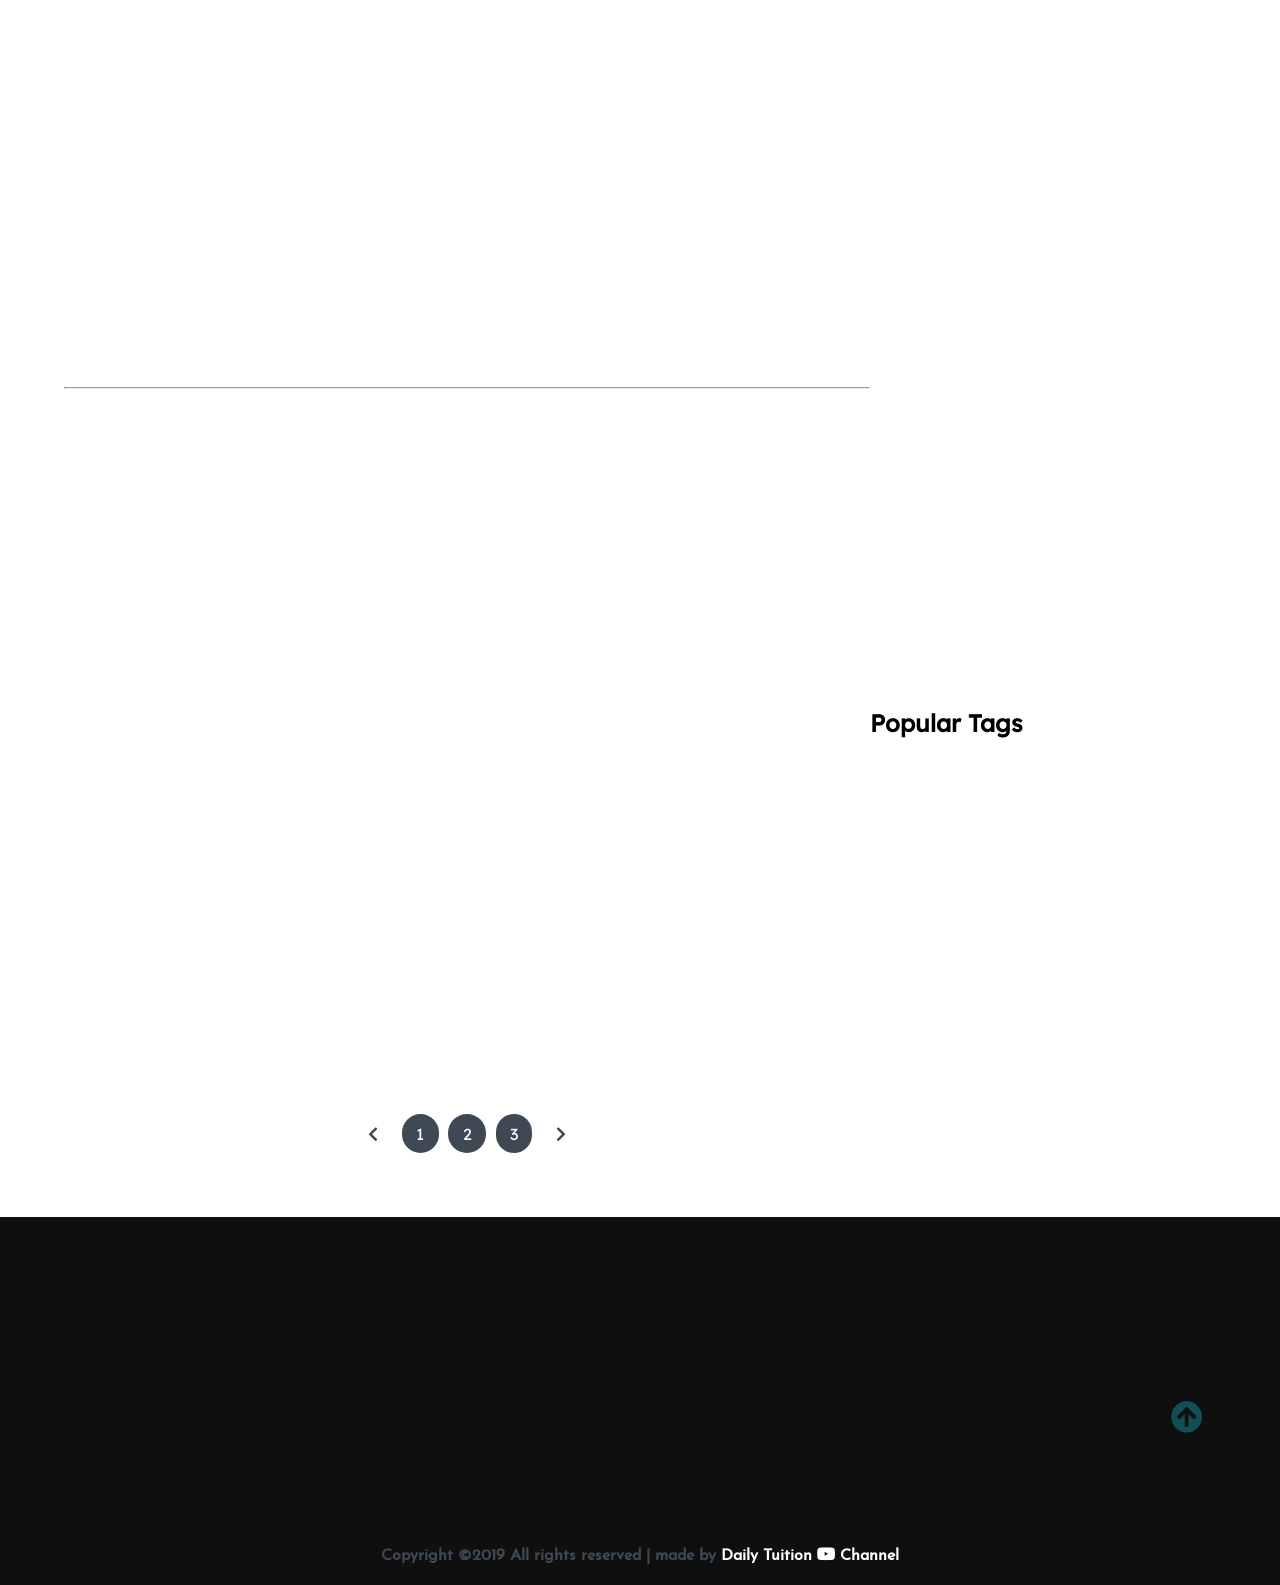
==== commit 043ecaee: "files added" ====
--- a/Index.html
+++ b/Index.html
@@ -5,7 +5,7 @@
     <meta charset="UTF-8">
     <meta name="viewport" content="width=device-width, initial-scale=1.0">
     <meta http-equiv="X-UA-Compatible" content="ie=edge">
-    <title>Blooger</title>
+    <title>Teamdowhile</title>
 
     <!-- Font Awesome Icons -->
     <link rel="stylesheet" href="./css/all.css">
@@ -30,7 +30,7 @@
     <nav class="nav">
         <div class="nav-menu flex-row">
             <div class="nav-brand">
-                <a href="#" class="text-gray">Blooger</a>
+                <a href="#" class="text-gray">Teamdowhile</a>
             </div>
             <div class="toggle-collapse">
                 <div class="toggle-icons">
@@ -43,13 +43,13 @@
                         <a href="#">Home</a>
                     </li>
                     <li class="nav-link">
-                        <a href="#">Category</a>
+                        <a href="#">About us</a>
                     </li>
                     <li class="nav-link">
-                        <a href="#">Archive</a>
+                        <a href="#">Blogs</a>
                     </li>
                     <li class="nav-link">
-                        <a href="#">Pages</a>
+                        <a href="#">Tech News</a>
                     </li>
                     <li class="nav-link">
                         <a href="#">Contact Us</a>
@@ -75,8 +75,8 @@
 
         <section class="site-title">
             <div class="site-background" data-aos="fade-up" data-aos-delay="100">
-                <h3>Tours & Travels</h3>
-                <h1>Amazing Place on Earth</h1>
+                <h1>Teamdowhile</h1>
+                <h3>Make it Possible with Tech!</h3>
                 <button class="btn">Explore</button>
             </div>
         </section>
@@ -86,6 +86,7 @@
         <!-- --------------------- Blog Carousel ----------------- -->
 
         <section>
+            <h1>Blogs</h1>
             <div class="blog">
                 <div class="container">
                     <div class="owl-carousel owl-theme blog-post">
@@ -131,6 +132,57 @@
         </section>
 
         <!-- ----------x---------- Blog Carousel --------x-------- -->
+
+           <!-- --------------------- Blog Carousel ----------------- -->
+
+           <section>
+               <h1>Reviews</h1>
+            <div class="blog">
+                <div class="container">
+                    <div class="owl-carousel owl-theme blog-post">
+                        <div class="blog-content" data-aos="fade-right" data-aos-delay="200">
+                            <img src="./assets/Blog-post/post-1.jpg" alt="post-1">
+                            <div class="blog-title">
+                                <h3>London Fashion week's continued the evolution</h3>
+                                <button class="btn btn-blog">Fashion</button>
+                                <span>2 minutes</span>
+                            </div>
+                        </div>
+                        <div class="blog-content" data-aos="fade-in" data-aos-delay="200">
+                            <img src="./assets/Blog-post/post-3.jpg" alt="post-1">
+                            <div class="blog-title">
+                                <h3>London Fashion week's continued the evolution</h3>
+                                <button class="btn btn-blog">Fashion</button>
+                                <span>2 minutes</span>
+                            </div>
+                        </div>
+                        <div class="blog-content" data-aos="fade-left" data-aos-delay="200">
+                            <img src="./assets/Blog-post/post-2.jpg" alt="post-1">
+                            <div class="blog-title">
+                                <h3>London Fashion week's continued the evolution</h3>
+                                <button class="btn btn-blog">Fashion</button>
+                                <span>2 minutes</span>
+                            </div>
+                        </div>
+                        <div class="blog-content" data-aos="fade-right" data-aos-delay="200">
+                            <img src="./assets/Blog-post/post-5.png" alt="post-1">
+                            <div class="blog-title">
+                                <h3>London Fashion week's continued the evolution</h3>
+                                <button class="btn btn-blog">Fashion</button>
+                                <span>2 minutes</span>
+                            </div>
+                        </div>
+                    </div>
+                    <div class="owl-navigation">
+                        <span class="owl-nav-prev"><i class="fas fa-long-arrow-alt-left"></i></span>
+                        <span class="owl-nav-next"><i class="fas fa-long-arrow-alt-right"></i></span>
+                    </div>
+                </div>
+            </div>
+        </section>
+
+        <!-- ----------x---------- Blog Carousel --------x-------- -->
+
 
         <!-- ---------------------- Site Content -------------------------->
 
--- a/css/Style.css
+++ b/css/Style.css
@@ -91,12 +91,13 @@
 /* --------------- navbar ----------------- */
 
 .nav{
-    background: white;
+    background-image: url(../assets/bg.jpeg);
     padding: 0 2rem;
     height: 0rem;
     min-height: 10vh;
     overflow: hidden;
     transition: height 1s ease-in-out;
+
 }
 
 .nav .nav-menu{    
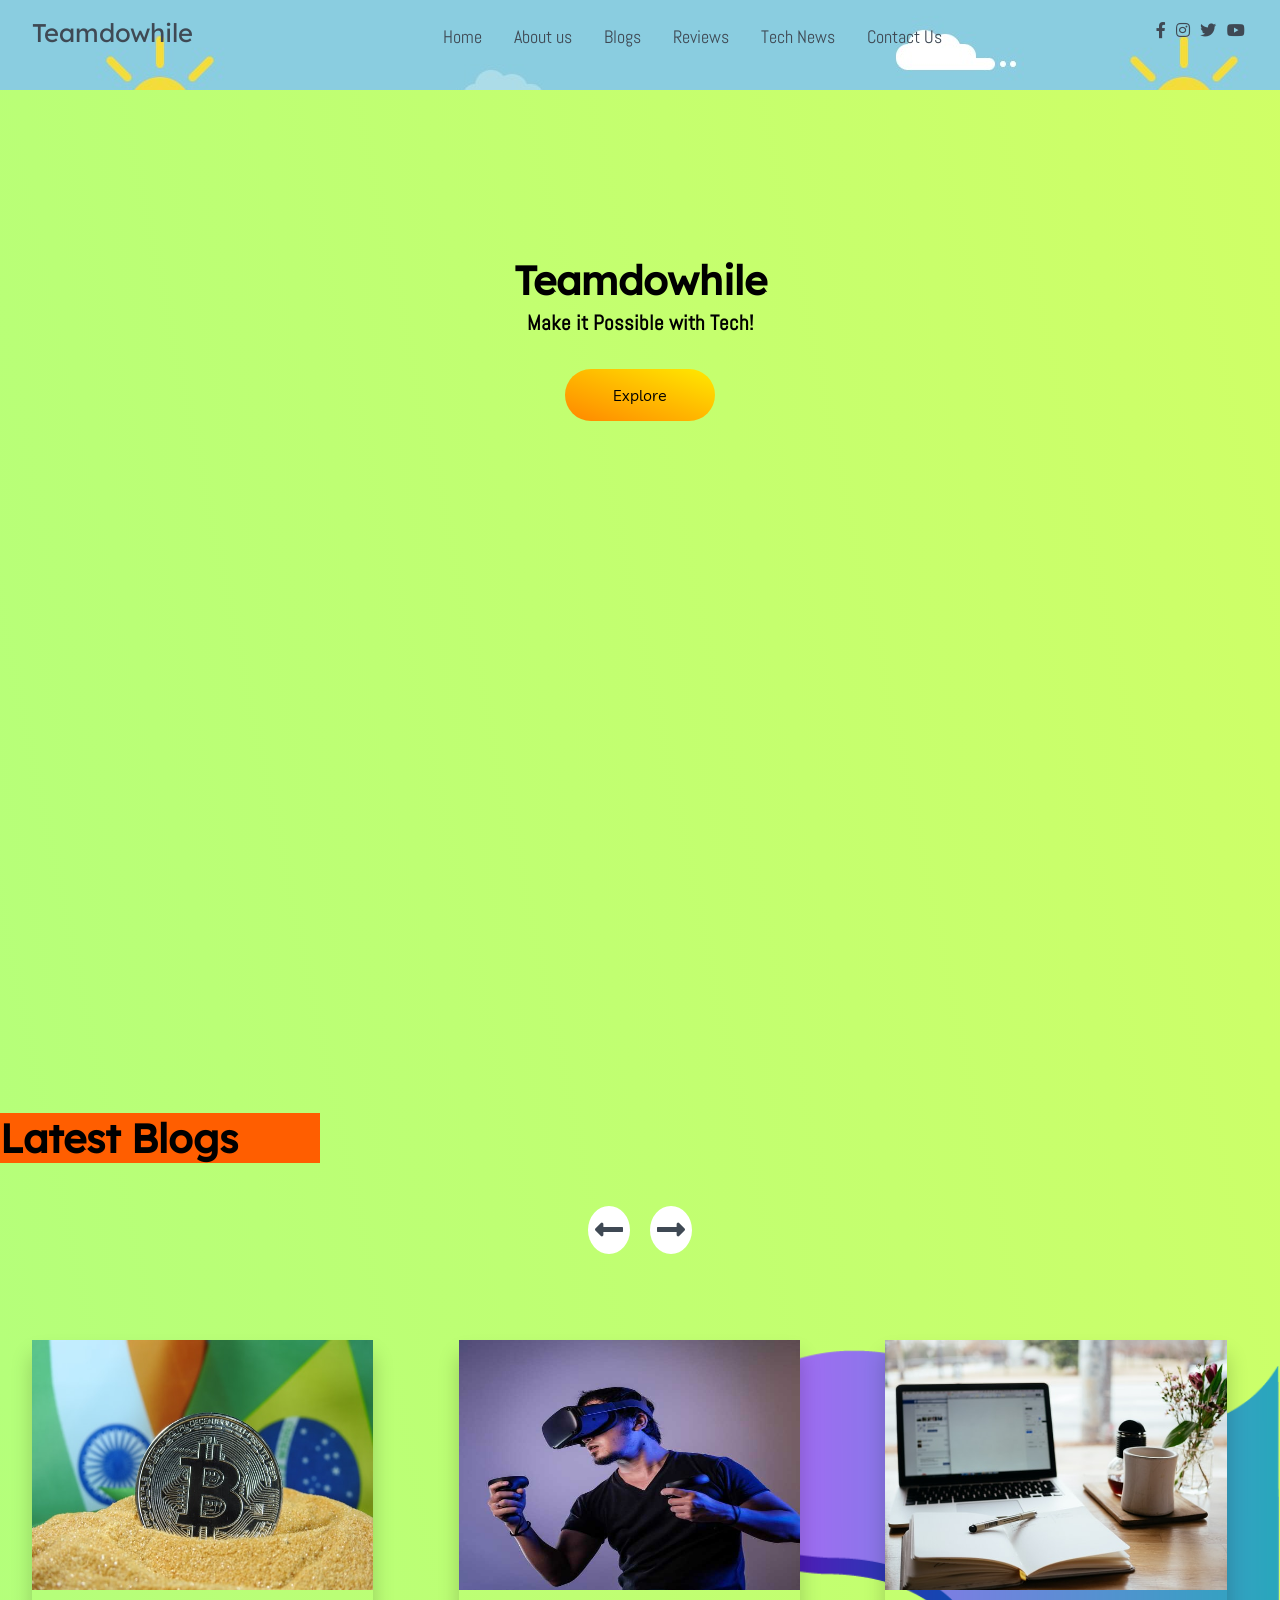
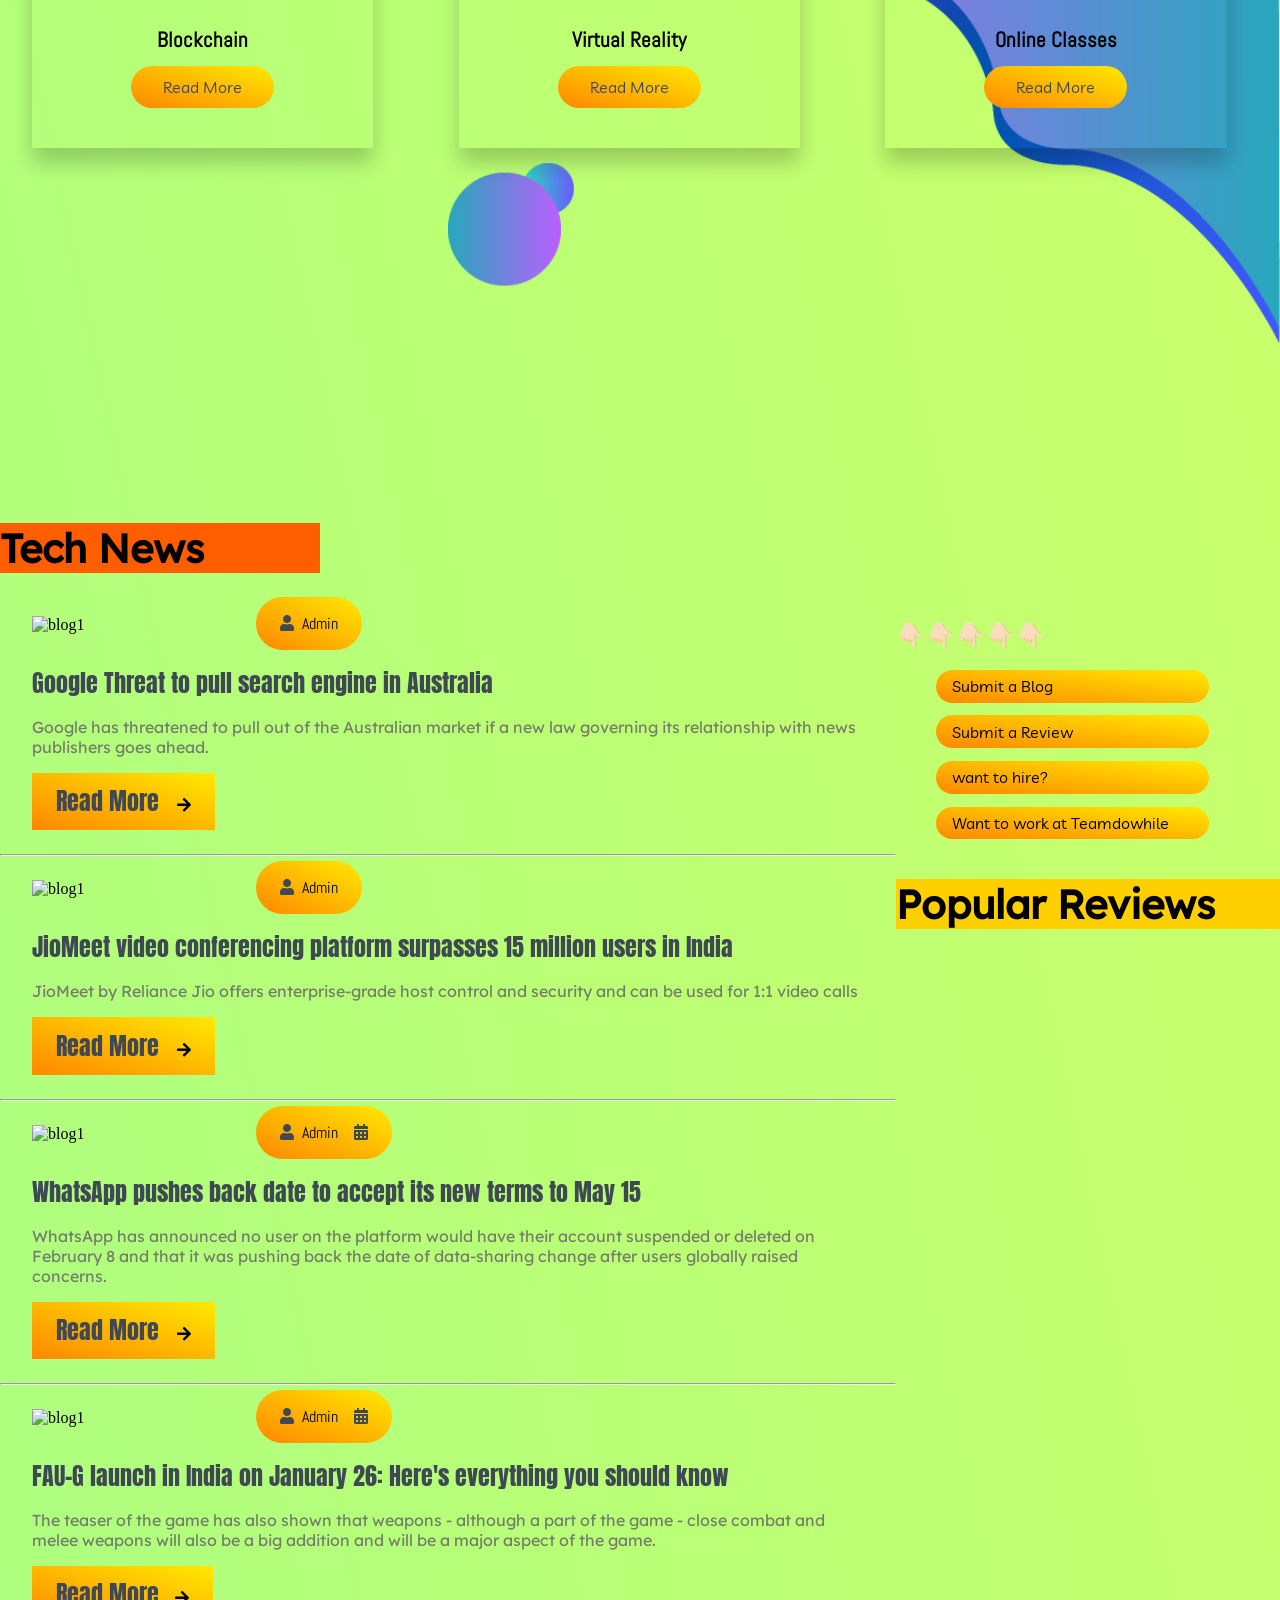
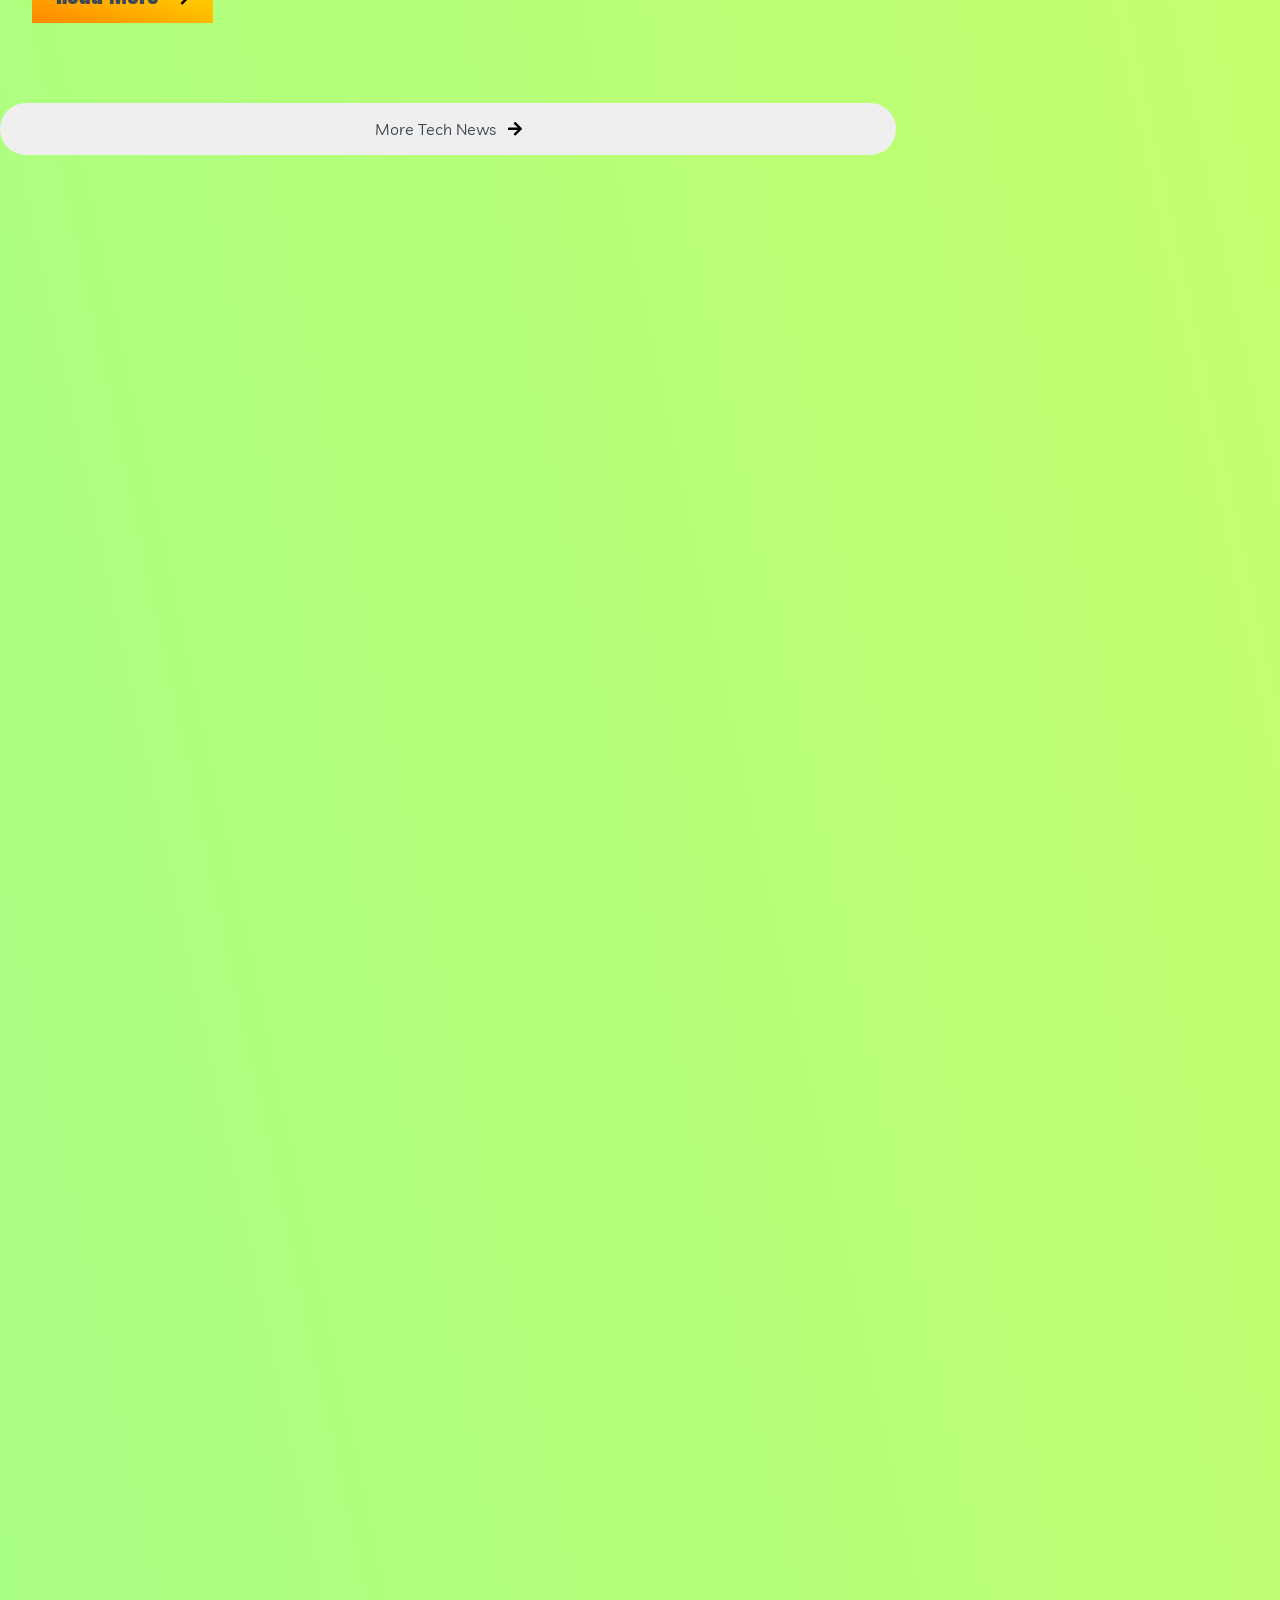
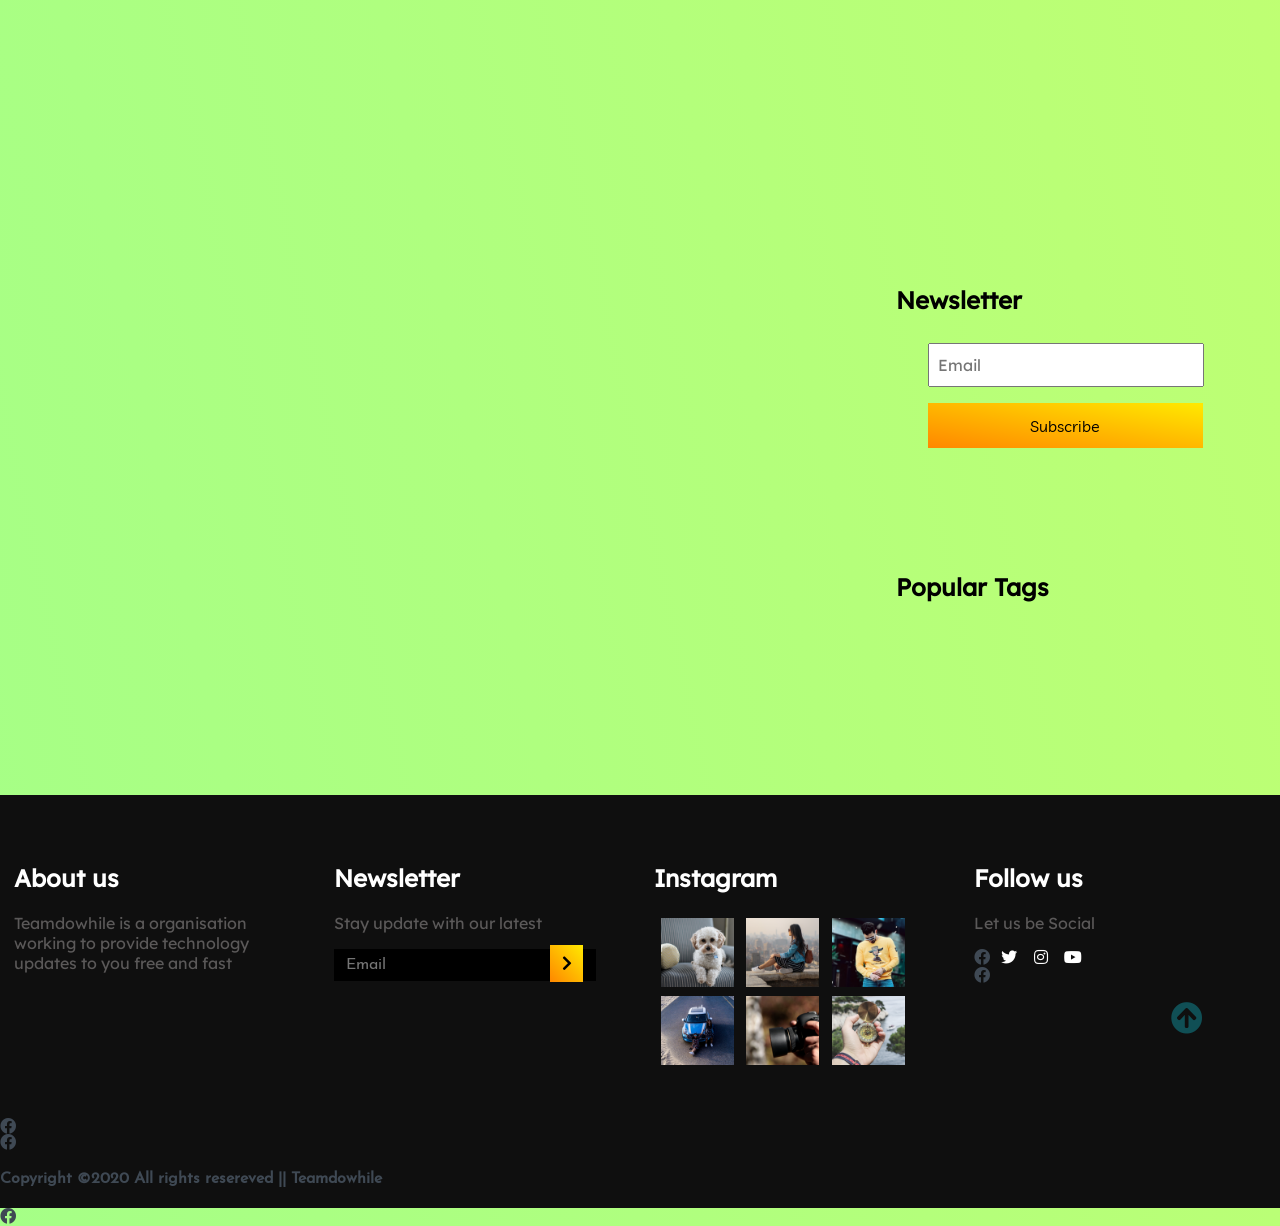
==== commit 978b1d9a: "website improved" ====
--- a/Index.html
+++ b/Index.html
@@ -1,476 +1,557 @@
 <!DOCTYPE html>
 <html lang="en">
-
-<head>
-    <meta charset="UTF-8">
-    <meta name="viewport" content="width=device-width, initial-scale=1.0">
-    <meta http-equiv="X-UA-Compatible" content="ie=edge">
+  <head>
+    <meta charset="UTF-8" />
+    <meta name="viewport" content="width=device-width, initial-scale=1.0" />
+    <meta http-equiv="X-UA-Compatible" content="ie=edge" />
     <title>Teamdowhile</title>
 
     <!-- Font Awesome Icons -->
-    <link rel="stylesheet" href="./css/all.css">
-
+    <link rel="stylesheet" href="./css/all.css" />
 
     <!-- --------- Owl-Carousel ------------------->
-    <link rel="stylesheet" href="./css/owl.carousel.min.css">
-    <link rel="stylesheet" href="./css/owl.theme.default.min.css">
+    <link rel="stylesheet" href="./css/owl.carousel.min.css" />
+    <link rel="stylesheet" href="./css/owl.theme.default.min.css" />
 
     <!-- ------------ AOS Library ------------------------- -->
-    <link rel="stylesheet" href="./css/aos.css">
+    <link rel="stylesheet" href="./css/aos.css" />
 
     <!-- Custom Style   -->
-    <link rel="stylesheet" href="./css/Style.css">
-
-</head>
-
-<body>
-
+    <link rel="stylesheet" href="./css/Style.css" />
+  </head>
+
+  <body>
     <!-- ----------------------------  Navigation ---------------------------------------------- -->
 
     <nav class="nav">
-        <div class="nav-menu flex-row">
-            <div class="nav-brand">
-                <a href="#" class="text-gray">Teamdowhile</a>
-            </div>
-            <div class="toggle-collapse">
-                <div class="toggle-icons">
-                    <i class="fas fa-bars"></i>
-                </div>
+      <div class="nav-menu flex-row">
+        <div class="nav-brand">
+          <a href="#" class="text-gray">Teamdowhile</a>
+        </div>
+        <div class="toggle-collapse">
+          <div class="toggle-icons">
+            <i class="fas fa-bars"></i>
+          </div>
+        </div>
+        <div>
+          <ul class="nav-items">
+            <li class="nav-link">
+              <a href="#">Home</a>
+            </li>
+            <li class="nav-link">
+              <a href="../Aboutus/aboutUs.html">About us</a>
+            </li>
+            <li class="nav-link">
+              <a href="#blogSection">Blogs</a>
+            </li>
+            <li class="nav-link">
+              <a href="#">Reviews</a>
+            </li>
+            <li class="nav-link">
+              <a href="#technews">Tech News</a>
+            </li>
+            <li class="nav-link">
+              <a href="../contactUs/contactUs.html">Contact Us</a>
+            </li>
+          </ul>
+        </div>
+        <div class="social text-gray">
+          <a href="#"><i class="fab fa-facebook-f"></i></a>
+          <a href="https://instagram.com/team_dowhile?igshid=1gi03whtm3tap"><i class="fab fa-instagram"></i></a>
+          <a href="#"><i class="fab fa-twitter"></i></a>
+          <a href="https://www.youtube.com/c/teamdowhile"><i class="fab fa-youtube"></i></a>
+        </div>
+      </div>
+    </nav>
+
+    <!-- ------------x---------------  Navigation --------------------------x------------------- -->
+
+    <!----------------------------- Main Site Section ------------------------------>
+
+    <main>
+      <!------------------------ Site Title ---------------------->
+
+      <section class="site-title">
+        <div class="site-background" data-aos="fade-up" data-aos-delay="100">
+          <h1>Teamdowhile</h1>
+          <h3>Make it Possible with Tech!</h3>
+          <button class="btn">Explore</button>
+        </div>
+      </section>
+
+      <!------------x----------- Site Title ----------x----------->
+
+      <!-- --------------------- Blog Carousel ----------------- -->
+
+      <section id="blogSection">
+<h1 style="background-color: rgb(255, 94, 0); width: 25%;">Latest Blogs</h1>
+        <div class="blog">
+          <div class="container">
+            <div class="owl-carousel owl-theme blog-post">
+              <div
+                class="blog-content"
+                data-aos="fade-right"
+                data-aos-delay="200"
+              >
+                <img
+                  src="./assets/images/blogImages/blockchain2.jpg"
+                  alt="post-1"
+                  height="250vw"
+                />
+                <div class="blog-title">
+                  <h3>Blockchain</h3>
+                  <button class="btn btn-blog"><a href="./blog/blockchain.html">Read More</a></button>
+                </div>
+              </div>
+              <div class="blog-content" data-aos="fade-in" data-aos-delay="200">
+                <img
+                  src="./assets/images/blogImages/vr.jpg"
+                  alt="post-1"
+                  height="250vw"
+                />
+                <div class="blog-title">
+                  <h3>Virtual Reality</h3>
+                  <button class="btn btn-blog"><a href="./blog/virtual-reality.html">Read More</a></button>
+                  
+                </div>
+              </div>
+              <div
+                class="blog-content"
+                data-aos="fade-left"
+                data-aos-delay="200"
+              >
+                <img
+                  src="./assets/images/blogImages/online2.jpg"
+                  alt="post-1"
+                  height="250vw"
+                />
+                <div class="blog-title">
+                  <h3>Online Classes</h3>
+                  <button class="btn btn-blog"><a href="./blog/onlineClasses.html">Read More</a></button>
+                  
+                </div>
+              </div>
+              <div
+                class="blog-content"
+                data-aos="fade-right"
+                data-aos-delay="200"
+              >
+                <img
+                  src="./assets/images/blogImages/Ai.jpg"
+                  alt="post-1"
+                  height="250vw"
+                />
+                <div class="blog-title">
+                  <h3>Artificial Intelligence</h3>
+                  <button class="btn btn-blog"><a href="./blog/artificial-intelligence.html">Read More</a></button>
+                  
+                </div>
+              </div>
+              <div
+                class="blog-content"
+                data-aos="fade-right"
+                data-aos-delay="200"
+              >
+                <img
+                  src="https://i.gadgets360cdn.com/large/google_android_reuters_1557489952979.JPG"
+                  alt="post-1"
+                  height="250vw"
+                />
+                <div class="blog-title">
+                  <h3>Android studio</h3>
+                  <button class="btn btn-blog"><a href="./blog/blog.html">Read More</a></button>
+                  
+                </div>
+              </div>
+            </div>
+            <div class="owl-navigation">
+              <span
+                class="owl-nav-prev"
+                style="background-color: white; border-radius: 50%"
+                ><i class="fas fa-long-arrow-alt-left"></i
+              ></span>
+              <span
+                class="owl-nav-next"
+                style="background-color: white; border-radius: 50%"
+                ><i class="fas fa-long-arrow-alt-right"></i
+              ></span>
+            </div>
+          </div>
+        </div>
+      </section>
+
+      <!-- ----------x---------- Blog Carousel --------x-------- -->
+      <!-- ---------------------- Site Content -------------------------->
+<h1 style="background-color: rgb(255, 94, 0); width: 25%;">Tech News</h1>
+      <section class="container" id="technews">
+        <div class="site-content">
+          <div class="posts">
+            <div class="post-content" data-aos="zoom-in" data-aos-delay="200">
+              <div class="post-image">
+                <div>
+                  <img
+                    src="https://lagoscreativeenterpriseweek.org/plcew/wp-content/uploads/2019/08/google-apps.jpg"
+                    class="img"
+                    alt="blog1"
+                  />
+                </div>
+                <div class="post-info flex-row">
+                  <span
+                    ><i class="fas fa-user text-gray"></i
+                    >&nbsp;&nbsp;Admin</span
+                  >
+                </div>
+              </div>
+              <div class="post-title">
+                <a href="https://www.bbc.com/news/technology-55766429"
+                  >Google Threat to pull search engine in Australia</a
+                >
+                <p>
+                  Google has threatened to pull out of the Australian market if
+                  a new law governing its relationship with news publishers goes
+                  ahead.
+                </p>
+                <button class="btn post-btn">
+                  <a href="https://www.bbc.com/news/technology-55766429"
+                    >Read More &nbsp; </a
+                  ><i class="fas fa-arrow-right"></i>
+                </button>
+              </div>
+            </div>
+            <hr />
+            <div class="post-content" data-aos="zoom-in" data-aos-delay="200">
+              <div class="post-image">
+                <div>
+                  <img
+                    src="https://www.androidpolice.com/wp-content/uploads/2020/07/03/jio-meet-hero.png"
+                    class="img"
+                    alt="blog1"
+                  />
+                </div>
+                <div class="post-info flex-row">
+                  <span
+                    ><i class="fas fa-user text-gray"></i
+                    >&nbsp;&nbsp;Admin</span
+                  >
+                </div>
+              </div>
+              <div class="post-title">
+                <a
+                  href="https://www.timesnownews.com/technology-science/article/jiomeet-video-conferencing-platform-surpasses-15-million-users-in-india/710906"
+                  >JioMeet video conferencing platform surpasses 15 million
+                  users in India</a
+                >
+                <p>
+                  JioMeet by Reliance Jio offers enterprise-grade host control
+                  and security and can be used for 1:1 video calls
+                </p>
+                <button class="btn post-btn">
+                  <a
+                    href="https://www.timesnownews.com/technology-science/article/jiomeet-video-conferencing-platform-surpasses-15-million-users-in-india/710906"
+                    >Read More &nbsp; </a
+                  ><i class="fas fa-arrow-right"></i>
+                </button>
+              </div>
+            </div>
+            <hr />
+            <div class="post-content" data-aos="zoom-in" data-aos-delay="200">
+              <div class="post-image">
+                <div>
+                  <img
+                    src="https://articles-images.sftcdn.net/wp-content/uploads/sites/3/2019/11/Is-WhatsApp-safe.jpg"
+                    class="img"
+                    alt="blog1"
+                  />
+                </div>
+                <div class="post-info flex-row">
+                  <span
+                    ><i class="fas fa-user text-gray"></i
+                    >&nbsp;&nbsp;Admin</span
+                  >
+                  <span
+                    ><i class="fas fa-calendar-alt text-gray"></i
+                    >
+                </div>
+              </div>
+              <div class="post-title">
+                <a href="https://www.timesnownews.com/technology-science/article/whatsapp-pushes-back-date-to-accept-its-new-terms-to-may/707961"
+                  >WhatsApp pushes back date to accept its new terms to May 15</a
+                >
+                <p>
+                    WhatsApp has announced no user on the platform would have their account suspended 
+                    or deleted on February 8 and that it was pushing back the date of data-sharing change 
+                    after users globally raised concerns.
+
+                </p>
+                <button class="btn post-btn">
+                  <a href="https://www.timesnownews.com/technology-science/article/whatsapp-pushes-back-date-to-accept-its-new-terms-to-may/707961">Read More &nbsp; </a><i class="fas fa-arrow-right"></i>
+                </button>
+              </div>
+            </div>
+            <hr />
+            <div class="post-content" data-aos="zoom-in" data-aos-delay="200">
+              <div class="post-image">
+                <div>
+                  <img
+                    src="https://images.jansatta.com/2020/09/FAUG-Game-1.jpg"
+                    class="img"
+                    alt="blog1"
+                  />
+                </div>
+                <div class="post-info flex-row">
+                  <span
+                    ><i class="fas fa-user text-gray"></i
+                    >&nbsp;&nbsp;Admin</span
+                  >
+                  <span
+                    ><i class="fas fa-calendar-alt text-gray"></i>
+                </div>
+              </div>
+              <div class="post-title">
+                <a href="https://www.timesnownews.com/technology-science/article/fau-g-launch-in-india-on-january-26-heres-everything-you-should-know/709625"
+                  >FAU-G launch in India on January 26: Here's everything you should know</a
+                >
+                <p>
+                    The teaser of the game has also shown that weapons - although a part of the game - 
+                    close combat and melee weapons will also be a big addition and will be a major aspect of 
+                    the game. 
+
+                </p>
+                <button class="btn post-btn">
+                  <a href="https://www.timesnownews.com/technology-science/article/fau-g-launch-in-india-on-january-26-heres-everything-you-should-know/709625">Read More &nbsp;</a> <i class="fas fa-arrow-right"></i>
+                </button>
+              </div>
             </div>
             <div>
-                <ul class="nav-items">
-                    <li class="nav-link">
-                        <a href="#">Home</a>
-                    </li>
-                    <li class="nav-link">
-                        <a href="#">About us</a>
-                    </li>
-                    <li class="nav-link">
-                        <a href="#">Blogs</a>
-                    </li>
-                    <li class="nav-link">
-                        <a href="#">Tech News</a>
-                    </li>
-                    <li class="nav-link">
-                        <a href="#">Contact Us</a>
-                    </li>
-                </ul>
-            </div>
-            <div class="social text-gray">
-                <a href="#"><i class="fab fa-facebook-f"></i></a>
-                <a href="#"><i class="fab fa-instagram"></i></a>
-                <a href="#"><i class="fab fa-twitter"></i></a>
-                <a href="#"><i class="fab fa-youtube"></i></a>
-            </div>
-        </div>
-    </nav>
-
-    <!-- ------------x---------------  Navigation --------------------------x------------------- -->
-
-    <!----------------------------- Main Site Section ------------------------------>
-
-    <main>
-
-        <!------------------------ Site Title ---------------------->
-
-        <section class="site-title">
-            <div class="site-background" data-aos="fade-up" data-aos-delay="100">
-                <h1>Teamdowhile</h1>
-                <h3>Make it Possible with Tech!</h3>
-                <button class="btn">Explore</button>
-            </div>
-        </section>
-
-        <!------------x----------- Site Title ----------x----------->
-
-        <!-- --------------------- Blog Carousel ----------------- -->
-
-        <section>
-            <h1>Blogs</h1>
-            <div class="blog">
-                <div class="container">
-                    <div class="owl-carousel owl-theme blog-post">
-                        <div class="blog-content" data-aos="fade-right" data-aos-delay="200">
-                            <img src="./assets/Blog-post/post-1.jpg" alt="post-1">
-                            <div class="blog-title">
-                                <h3>London Fashion week's continued the evolution</h3>
-                                <button class="btn btn-blog">Fashion</button>
-                                <span>2 minutes</span>
-                            </div>
-                        </div>
-                        <div class="blog-content" data-aos="fade-in" data-aos-delay="200">
-                            <img src="./assets/Blog-post/post-3.jpg" alt="post-1">
-                            <div class="blog-title">
-                                <h3>London Fashion week's continued the evolution</h3>
-                                <button class="btn btn-blog">Fashion</button>
-                                <span>2 minutes</span>
-                            </div>
-                        </div>
-                        <div class="blog-content" data-aos="fade-left" data-aos-delay="200">
-                            <img src="./assets/Blog-post/post-2.jpg" alt="post-1">
-                            <div class="blog-title">
-                                <h3>London Fashion week's continued the evolution</h3>
-                                <button class="btn btn-blog">Fashion</button>
-                                <span>2 minutes</span>
-                            </div>
-                        </div>
-                        <div class="blog-content" data-aos="fade-right" data-aos-delay="200">
-                            <img src="./assets/Blog-post/post-5.png" alt="post-1">
-                            <div class="blog-title">
-                                <h3>London Fashion week's continued the evolution</h3>
-                                <button class="btn btn-blog">Fashion</button>
-                                <span>2 minutes</span>
-                            </div>
-                        </div>
-                    </div>
-                    <div class="owl-navigation">
-                        <span class="owl-nav-prev"><i class="fas fa-long-arrow-alt-left"></i></span>
-                        <span class="owl-nav-next"><i class="fas fa-long-arrow-alt-right"></i></span>
-                    </div>
-                </div>
-            </div>
-        </section>
-
-        <!-- ----------x---------- Blog Carousel --------x-------- -->
-
-           <!-- --------------------- Blog Carousel ----------------- -->
-
-           <section>
-               <h1>Reviews</h1>
-            <div class="blog">
-                <div class="container">
-                    <div class="owl-carousel owl-theme blog-post">
-                        <div class="blog-content" data-aos="fade-right" data-aos-delay="200">
-                            <img src="./assets/Blog-post/post-1.jpg" alt="post-1">
-                            <div class="blog-title">
-                                <h3>London Fashion week's continued the evolution</h3>
-                                <button class="btn btn-blog">Fashion</button>
-                                <span>2 minutes</span>
-                            </div>
-                        </div>
-                        <div class="blog-content" data-aos="fade-in" data-aos-delay="200">
-                            <img src="./assets/Blog-post/post-3.jpg" alt="post-1">
-                            <div class="blog-title">
-                                <h3>London Fashion week's continued the evolution</h3>
-                                <button class="btn btn-blog">Fashion</button>
-                                <span>2 minutes</span>
-                            </div>
-                        </div>
-                        <div class="blog-content" data-aos="fade-left" data-aos-delay="200">
-                            <img src="./assets/Blog-post/post-2.jpg" alt="post-1">
-                            <div class="blog-title">
-                                <h3>London Fashion week's continued the evolution</h3>
-                                <button class="btn btn-blog">Fashion</button>
-                                <span>2 minutes</span>
-                            </div>
-                        </div>
-                        <div class="blog-content" data-aos="fade-right" data-aos-delay="200">
-                            <img src="./assets/Blog-post/post-5.png" alt="post-1">
-                            <div class="blog-title">
-                                <h3>London Fashion week's continued the evolution</h3>
-                                <button class="btn btn-blog">Fashion</button>
-                                <span>2 minutes</span>
-                            </div>
-                        </div>
-                    </div>
-                    <div class="owl-navigation">
-                        <span class="owl-nav-prev"><i class="fas fa-long-arrow-alt-left"></i></span>
-                        <span class="owl-nav-next"><i class="fas fa-long-arrow-alt-right"></i></span>
-                    </div>
-                </div>
-            </div>
-        </section>
-
-        <!-- ----------x---------- Blog Carousel --------x-------- -->
-
-
-        <!-- ---------------------- Site Content -------------------------->
-
-        <section class="container">
-            <div class="site-content">
-                <div class="posts">
-                    <div class="post-content" data-aos="zoom-in" data-aos-delay="200">
-                        <div class="post-image">
-                            <div>
-                                <img src="./assets/Blog-post/blog1.png" class="img" alt="blog1">
-                            </div>
-                            <div class="post-info flex-row">
-                                <span><i class="fas fa-user text-gray"></i>&nbsp;&nbsp;Admin</span>
-                                <span><i class="fas fa-calendar-alt text-gray"></i>&nbsp;&nbsp;January 14, 2019</span>
-                                <span>2 Commets</span>
-                            </div>
-                        </div>
-                        <div class="post-title">
-                            <a href="#">Why should boys have all the fun? it's the women who are making india an
-                                alcohol-loving contry</a>
-                            <p>Lorem ipsum dolor sit amet consectetur adipisicing elit. Neque voluptas deserunt beatae
-                                adipisci iusto totam placeat corrupti ipsum, tempora magnam incidunt aperiam tenetur a
-                                nobis, voluptate, numquam architecto fugit. Eligendi quidem ipsam ducimus minus magni
-                                illum similique veniam tempore unde?
-                            </p>
-                            <button class="btn post-btn">Read More &nbsp; <i class="fas fa-arrow-right"></i></button>
-                        </div>
-                    </div>
-                    <hr>
-                    <div class="post-content" data-aos="zoom-in" data-aos-delay="200">
-                        <div class="post-image">
-                            <div>
-                                <img src="./assets/Blog-post/blog2.png" class="img" alt="blog1">
-                            </div>
-                            <div class="post-info flex-row">
-                                <span><i class="fas fa-user text-gray"></i>&nbsp;&nbsp;Admin</span>
-                                <span><i class="fas fa-calendar-alt text-gray"></i>&nbsp;&nbsp;January 16, 2019</span>
-                                <span>7 Commets</span>
-                            </div>
-                        </div>
-                        <div class="post-title">
-                            <a href="#">Why should boys have all the fun? it's the women who are making india an
-                                alcohol-loving contry</a>
-                            <p>Lorem ipsum dolor sit amet consectetur adipisicing elit. Neque voluptas deserunt beatae
-                                adipisci iusto totam placeat corrupti ipsum, tempora magnam incidunt aperiam tenetur a
-                                nobis, voluptate, numquam architecto fugit. Eligendi quidem ipsam ducimus minus magni
-                                illum similique veniam tempore unde?
-                            </p>
-                            <button class="btn post-btn">Read More &nbsp; <i class="fas fa-arrow-right"></i></button>
-                        </div>
-                    </div>
-                    <hr>
-                    <div class="post-content" data-aos="zoom-in" data-aos-delay="200">
-                        <div class="post-image">
-                            <div>
-                                <img src="./assets/Blog-post/blog3.png" class="img" alt="blog1">
-                            </div>
-                            <div class="post-info flex-row">
-                                <span><i class="fas fa-user text-gray"></i>&nbsp;&nbsp;Admin</span>
-                                <span><i class="fas fa-calendar-alt text-gray"></i>&nbsp;&nbsp;January 19, 2019</span>
-                                <span>5 Commets</span>
-                            </div>
-                        </div>
-                        <div class="post-title">
-                            <a href="#">New data recording system to better analyse road accidents</a>
-                            <p>Lorem ipsum dolor sit amet consectetur adipisicing elit. Neque voluptas deserunt beatae
-                                adipisci iusto totam placeat corrupti ipsum, tempora magnam incidunt aperiam tenetur a
-                                nobis, voluptate, numquam architecto fugit. Eligendi quidem ipsam ducimus minus magni
-                                illum similique veniam tempore unde?
-                            </p>
-                            <button class="btn post-btn">Read More &nbsp; <i class="fas fa-arrow-right"></i></button>
-                        </div>
-                    </div>
-                    <hr>
-                    <div class="post-content" data-aos="zoom-in" data-aos-delay="200">
-                        <div class="post-image">
-                            <div>
-                                <img src="./assets/Blog-post/blog4.png" class="img" alt="blog1">
-                            </div>
-                            <div class="post-info flex-row">
-                                <span><i class="fas fa-user text-gray"></i>&nbsp;&nbsp;Admin</span>
-                                <span><i class="fas fa-calendar-alt text-gray"></i>&nbsp;&nbsp;January 21, 2019</span>
-                                <span>12 Commets</span>
-                            </div>
-                        </div>
-                        <div class="post-title">
-                            <a href="#">New data recording system to better analyse road accidents</a>
-                            <p>Lorem ipsum dolor sit amet consectetur adipisicing elit. Neque voluptas deserunt beatae
-                                adipisci iusto totam placeat corrupti ipsum, tempora magnam incidunt aperiam tenetur a
-                                nobis, voluptate, numquam architecto fugit. Eligendi quidem ipsam ducimus minus magni
-                                illum similique veniam tempore unde?
-                            </p>
-                            <button class="btn post-btn">Read More &nbsp; <i class="fas fa-arrow-right"></i></button>
-                        </div>
-                    </div>
-                    <div class="pagination flex-row">
-                        <a href="#"><i class="fas fa-chevron-left"></i></a>
-                        <a href="#" class="pages">1</a>
-                        <a href="#" class="pages">2</a>
-                        <a href="#" class="pages">3</a>
-                        <a href="#"><i class="fas fa-chevron-right"></i></a>
-                    </div>
-                </div>
-                <aside class="sidebar">
-                    <div class="category">
-                        <h2>Category</h2>
-                        <ul class="category-list">
-                            <li class="list-items" data-aos="fade-left" data-aos-delay="100">
-                                <a href="#">Software</a>
-                                <span>(05)</span>
-                            </li>
-                            <li class="list-items" data-aos="fade-left" data-aos-delay="200">
-                                <a href="#">Techonlogy</a>
-                                <span>(02)</span>
-                            </li>
-                            <li class="list-items" data-aos="fade-left" data-aos-delay="300">
-                                <a href="#">Lifestyle</a>
-                                <span>(07)</span>
-                            </li>
-                            <li class="list-items" data-aos="fade-left" data-aos-delay="400">
-                                <a href="#">Shopping</a>
-                                <span>(01)</span>
-                            </li>
-                            <li class="list-items" data-aos="fade-left" data-aos-delay="500">
-                                <a href="#">Food</a>
-                                <span>(08)</span>
-                            </li>
-                        </ul>
-                    </div>
-                    <div class="popular-post">
-                        <h2>Popular Post</h2>
-                        <div class="post-content" data-aos="flip-up" data-aos-delay="200">
-                            <div class="post-image">
-                                <div>
-                                    <img src="./assets/popular-post/m-blog-1.jpg" class="img" alt="blog1">
-                                </div>
-                                <div class="post-info flex-row">
-                                    <span><i class="fas fa-calendar-alt text-gray"></i>&nbsp;&nbsp;January 14,
-                                        2019</span>
-                                    <span>2 Commets</span>
-                                </div>
-                            </div>
-                            <div class="post-title">
-                                <a href="#">New data recording system to better analyse road accidents</a>
-                            </div>
-                        </div>
-                        <div class="post-content" data-aos="flip-up" data-aos-delay="300">
-                            <div class="post-image">
-                                <div>
-                                    <img src="./assets/popular-post/m-blog-2.jpg" class="img" alt="blog1">
-                                </div>
-                                <div class="post-info flex-row">
-                                    <span><i class="fas fa-calendar-alt text-gray"></i>&nbsp;&nbsp;January 14,
-                                        2019</span>
-                                    <span>2 Commets</span>
-                                </div>
-                            </div>
-                            <div class="post-title">
-                                <a href="#">New data recording system to better analyse road accidents</a>
-                            </div>
-                        </div>
-                        <div class="post-content" data-aos="flip-up" data-aos-delay="400">
-                            <div class="post-image">
-                                <div>
-                                    <img src="./assets/popular-post/m-blog-3.jpg" class="img" alt="blog1">
-                                </div>
-                                <div class="post-info flex-row">
-                                    <span><i class="fas fa-calendar-alt text-gray"></i>&nbsp;&nbsp;January 14,
-                                        2019</span>
-                                    <span>2 Commets</span>
-                                </div>
-                            </div>
-                            <div class="post-title">
-                                <a href="#">New data recording system to better analyse road accidents</a>
-                            </div>
-                        </div>
-                        <div class="post-content" data-aos="flip-up" data-aos-delay="500">
-                            <div class="post-image">
-                                <div>
-                                    <img src="./assets/popular-post/m-blog-4.jpg" class="img" alt="blog1">
-                                </div>
-                                <div class="post-info flex-row">
-                                    <span><i class="fas fa-calendar-alt text-gray"></i>&nbsp;&nbsp;January 14,
-                                        2019</span>
-                                    <span>2 Commets</span>
-                                </div>
-                            </div>
-                            <div class="post-title">
-                                <a href="#">New data recording system to better analyse road accidents</a>
-                            </div>
-                        </div>
-                        <div class="post-content" data-aos="flip-up" data-aos-delay="600">
-                            <div class="post-image">
-                                <div>
-                                    <img src="./assets/popular-post/m-blog-5.jpg" class="img" alt="blog1">
-                                </div>
-                                <div class="post-info flex-row">
-                                    <span><i class="fas fa-calendar-alt text-gray"></i>&nbsp;&nbsp;January 14,
-                                        2019</span>
-                                    <span>2 Commets</span>
-                                </div>
-                            </div>
-                            <div class="post-title">
-                                <a href="#">New data recording system to better analyse road accidents</a>
-                            </div>
-                        </div>
-                    </div>
-                    <div class="newsletter" data-aos="fade-up" data-aos-delay="300">
-                        <h2>Newsletter</h2>
-                        <div class="form-element">
-                            <input type="text" class="input-element" placeholder="Email">
-                            <button class="btn form-btn">Subscribe</button>
-                        </div>
-                    </div>
-                    <div class="popular-tags">
-                        <h2>Popular Tags</h2>
-                        <div class="tags flex-row">
-                            <span class="tag" data-aos="flip-up" data-aos-delay="100">Software</span>
-                            <span class="tag" data-aos="flip-up" data-aos-delay="200">technology</span>
-                            <span class="tag" data-aos="flip-up" data-aos-delay="300">travel</span>
-                            <span class="tag" data-aos="flip-up" data-aos-delay="400">illustration</span>
-                            <span class="tag" data-aos="flip-up" data-aos-delay="500">design</span>
-                            <span class="tag" data-aos="flip-up" data-aos-delay="600">lifestyle</span>
-                            <span class="tag" data-aos="flip-up" data-aos-delay="700">love</span>
-                            <span class="tag" data-aos="flip-up" data-aos-delay="800">project</span>
-                        </div>
-                    </div>
-                </aside>
-            </div>
-        </section>
-
-        <!-- -----------x---------- Site Content -------------x------------>
-
+                <button class="btn post-btn post-content" style="margin-top: 5vw; margin-bottom: 5vw;">
+                    <a href="https://www.timesnownews.com/technology-science/article/fau-g-launch-in-india-on-january-26-heres-everything-you-should-know/709625">More Tech News &nbsp;</a> <i class="fas fa-arrow-right"></i>
+                  </button>
+            </div>
+            <!-- <div class="pagination flex-row">
+              <a href="#"><i class="fas fa-chevron-left"></i></a>
+              <a href="#" class="pages">1</a>
+              <a href="#" class="pages">2</a>
+              <a href="#" class="pages">3</a>
+              <a href="#"><i class="fas fa-chevron-right"></i></a>
+            </div> -->
+          </div>
+          <aside class="sidebar">
+            <div class="category">
+              <h2>👇🏻👇🏻👇🏻👇🏻👇🏻</h2>
+              <ul class="category-list">
+                <li
+                  class="list-items"
+                  data-aos="fade-left"
+                  data-aos-delay="100"
+                >
+                  <a href="./blog/createblog.html">Submit a Blog</a>
+                </li>
+                <li
+                  class="list-items"
+                  data-aos="fade-left"
+                  data-aos-delay="200"
+                >
+                  <a href="#">Submit a Review</a>
+                </li>
+            
+                <li
+                  class="list-items"
+                  data-aos="fade-left"
+                  data-aos-delay="500"
+                >
+                  <a href="#">want to hire?</a>
+                </li>
+                <li
+                class="list-items"
+                data-aos="fade-left"
+                data-aos-delay="500"
+              >
+                <a href="#">Want to work at Teamdowhile</a>
+              </li>
+              </ul>
+            </div>
+            <div class="popular-post">
+<h1 style="background-color: rgb(255, 208, 0); width: 100%;">Popular Reviews</h1>
+              <div class="post-content" data-aos="flip-up" data-aos-delay="200">
+                <div class="post-image">
+                  <div>
+                    <img
+                      src="./assets/images/reviewImages/rog2.jpg"
+                      class="img"
+                      alt="blog1"
+                    />
+                  </div>
+                  <div class="post-info flex-row">
+                  </div>
+                </div>
+                <div class="post-title">
+                  <a href="./reviews/rogstrix.html"
+                    >Rog Strix - View</a
+                  >
+                </div>
+              </div>
+              <div class="post-content" data-aos="flip-up" data-aos-delay="300">
+                <div class="post-image">
+                  <div>
+                    <img
+                      src="./assets/images/reviewImages/zep2.jpeg"
+                      class="img"
+                      alt="blog1"
+                    />
+                  </div>
+                  <div class="post-info flex-row">
+                  </div>
+                </div>
+                <div class="post-title">
+                  <a href="./reviews/asuszphyrus.html"
+                    > Asus Zephyrus - View</a
+                  >
+                </div>
+              </div>
+              <div class="post-content" data-aos="flip-up" data-aos-delay="400">
+                <div class="post-image">
+                  <div>
+                    <img
+                      src="./assets/images/reviewImages/oneplus2.jpg"
+                      class="img"
+                      alt="blog1"
+                    />
+                  </div>
+                  <div class="post-info flex-row">
+                  </div>
+                </div>
+                <div class="post-title">
+                  <a href="./reviews/oneplus8.html"
+                    >Oneplus 8 - View</a
+                  >
+                </div>
+              </div>
+              <div class="post-content" data-aos="flip-up" data-aos-delay="500">
+                <div class="post-image">
+                  <div>
+                    <img
+                      src="./assets/images/reviewImages/note1.jpeg"
+                      class="img"
+                      alt="blog1"
+                    />
+                  </div>
+                  <div class="post-info flex-row">
+                  </div>
+                </div>
+                <div class="post-title">
+                  <a href="./reviews/samsung-note-20.html"
+                    >Samsung note 20 - View</a
+                  >
+                </div>
+              </div>
+              <div class="post-content" data-aos="flip-up" data-aos-delay="600">
+                <div class="post-image">
+                  <div>
+                    <img
+                      src="./assets/images/reviewImages/m31s stock.jfif"
+                      class="img"
+                      alt="blog1"
+                    />
+                  </div>
+                  <div class="post-info flex-row">
+                  </div>
+                </div>
+                <div class="post-title">
+                  <a href="./reviews/M31s.html"
+                    >Samsung m31s - View</a
+                  >
+                </div>
+              </div>
+            </div>
+            <div class="newsletter" data-aos="fade-up" data-aos-delay="300">
+              <h2>Newsletter</h2>
+              <div class="form-element">
+                <input type="text" class="input-element" name="email" id="newsletter" placeholder="Email" />
+                <button class="btn form-btn" id="submitNewsletter">Subscribe</button>
+              </div>
+            </div>
+            <div class="popular-tags">
+              <h2>Popular Tags</h2>
+              <div class="tags flex-row">
+                <span class="tag" data-aos="flip-up" data-aos-delay="100"
+                  >Software</span
+                >
+                <span class="tag" data-aos="flip-up" data-aos-delay="200"
+                  >technology</span
+                >
+                <span class="tag" data-aos="flip-up" data-aos-delay="300"
+                  >tech news</span
+                >
+                <span class="tag" data-aos="flip-up" data-aos-delay="400"
+                  >reviews</span
+                >
+                <span class="tag" data-aos="flip-up" data-aos-delay="500"
+                  >Blogs</span
+                >
+            
+              </div>
+            </div>
+          </aside>
+        </div>
+      </section>
+
+      <!-- -----------x---------- Site Content -------------x------------>
     </main>
 
     <!---------------x------------- Main Site Section ---------------x-------------->
 
-
     <!-- --------------------------- Footer ---------------------------------------- -->
 
     <footer class="footer">
-        <div class="container">
-            <div class="about-us" data-aos="fade-right" data-aos-delay="200">
-                <h2>About us</h2>
-                <p>Lorem ipsum dolor sit amet consectetur adipisicing elit. Accusantium quia atque nemo ad modi officiis
-                    iure, autem nulla tenetur repellendus.</p>
-            </div>
-            <div class="newsletter" data-aos="fade-right" data-aos-delay="200">
-                <h2>Newsletter</h2>
-                <p>Stay update with our latest</p>
-                <div class="form-element">
-                    <input type="text" placeholder="Email"><span><i class="fas fa-chevron-right"></i></span>
-                </div>
-            </div>
-            <div class="instagram" data-aos="fade-left" data-aos-delay="200">
-                <h2>Instagram</h2>
-                <div class="flex-row">
-                    <img src="./assets/instagram/thumb-card3.png" alt="insta1">
-                    <img src="./assets/instagram/thumb-card4.png" alt="insta2">
-                    <img src="./assets/instagram/thumb-card5.png" alt="insta3">
-                </div>
-                <div class="flex-row">
-                    <img src="./assets/instagram/thumb-card6.png" alt="insta4">
-                    <img src="./assets/instagram/thumb-card7.png" alt="insta5">
-                    <img src="./assets/instagram/thumb-card8.png" alt="insta6">
-                </div>
-            </div>
-            <div class="follow" data-aos="fade-left" data-aos-delay="200">
-                <h2>Follow us</h2>
-                <p>Let us be Social</p>
-                <div>
-                    <i class="fab fa-facebook-f"></i>
-                    <i class="fab fa-twitter"></i>
-                    <i class="fab fa-instagram"></i>
-                    <i class="fab fa-youtube"></i>
-                </div>
-            </div>
-        </div>
-        <div class="rights flex-row">
-            <h4 class="text-gray">
-                Copyright ©2019 All rights reserved | made by
-                <a href="www.youtube.com/c/dailytuition" target="_black">Daily Tuition <i class="fab fa-youtube"></i>
-                    Channel</a>
-            </h4>
-        </div>
-        <div class="move-up">
-            <span><i class="fas fa-arrow-circle-up fa-2x"></i></span>
-        </div>
+      <div class="container">
+        <div class="about-us" data-aos="fade-right" data-aos-delay="200">
+          <h2>About us</h2>
+          <p>
+            Teamdowhile is a organisation working to provide technology updates
+            to you free and fast
+          </p>
+        </div>
+        <div class="newsletter" data-aos="fade-right" data-aos-delay="200">
+          <h2>Newsletter</h2>
+          <p>Stay update with our latest</p>
+          <div class="form-element">
+            <input type="text" id="newsletter" placeholder="Email" /><span
+              ><i id="submitNewsletter" class="fas fa-chevron-right"></i
+            ></span>
+          </div>
+        </div>
+        <div class="instagram" data-aos="fade-left" data-aos-delay="200">
+          <h2>Instagram</h2>
+          <div class="flex-row">
+            <img src="./assets/instagram/thumb-card3.png" alt="insta1" />
+            <img src="./assets/instagram/thumb-card4.png" alt="insta2" />
+            <img src="./assets/instagram/thumb-card5.png" alt="insta3" />
+          </div>
+          <div class="flex-row">
+            <img src="./assets/instagram/thumb-card6.png" alt="insta4" />
+            <img src="./assets/instagram/thumb-card7.png" alt="insta5" />
+            <img src="./assets/instagram/thumb-card8.png" alt="insta6" />
+          </div>
+        </div>
+        <div class="follow" data-aos="fade-left" data-aos-delay="200">
+          <h2>Follow us</h2>
+          <p>Let us be Social</p>
+          <div>
+            <a href="#"<i class="fab fa-facebook"></i>
+            <i class="fab fa-twitter"></i>
+            <i class="fab fa-instagram"></i>
+            <i class="fab fa-youtube"></i>
+          </div>
+        </div>
+      </div>
+      <div class="rights flex-row">
+        <h4 class="text-gray">
+          Copyright ©2020 All rights resereved || Teamdowhile
+        </h4>
+      </div>
+      <div class="move-up">
+        <span><i class="fas fa-arrow-circle-up fa-2x"></i></span>
+      </div>
     </footer>
 
     <!-- -------------x------------- Footer --------------------x------------------- -->
@@ -486,6 +567,34 @@
 
     <!-- Custom Javascript file -->
     <script src="./js/main.js"></script>
-</body>
-
-</html>+
+    <script src="./mainApp.js"></script>
+
+    <!-- The core Firebase JS SDK is always required and must be listed first -->
+    <script src="https://www.gstatic.com/firebasejs/8.2.4/firebase.js"></script>
+<script src="https://www.gstatic.com/firebasejs/8.2.4/firebase-analytics.js"></script>
+<script src="https://www.gstatic.com/firebasejs/8.2.4/firebase-firestore.js"></script>
+
+<script>
+  // Your web app's Firebase configuration
+  // For Firebase JS SDK v7.20.0 and later, measurementId is optional
+  var firebaseConfig = {
+    apiKey: "AIzaSyA-0yI5h9_hPjDf_-jKe7w3LSkP0He8Q00",
+    authDomain: "teamdowhile03.firebaseapp.com",
+    databaseURL: "https://teamdowhile03.firebaseio.com",
+    projectId: "teamdowhile03",
+    storageBucket: "teamdowhile03.appspot.com",
+    messagingSenderId: "600225555475",
+    appId: "1:600225555475:web:a1e5fe17f60e2db43c8be6",
+    measurementId: "G-193KGVRXQR"
+  };
+  // Initialize Firebase
+  firebase.initializeApp(firebaseConfig);
+  firebase.analytics();
+</script>
+<script>
+  const auth = firebase.auth();
+  const db = firebase.firestore();
+</script>
+  </body>
+</html>
--- a/css/Style.css
+++ b/css/Style.css
@@ -6,6 +6,7 @@
     margin: 0%;
     box-sizing: border-box;
     overflow-x: hidden;
+    background-image: linear-gradient(to right top, #a5ff87, #afff7f, #baff76, #c5ff6e, #d0ff66);
 }
 
 :root{
@@ -18,7 +19,7 @@
     --midnight: #104f55;
 
     /* gradient color   */
-    --sky: linear-gradient(120deg, #a1c4fd 0%, #c2e9fb 100%);
+    --sky:  linear-gradient(to right top, #ff8700, #ffa000, #ffb800, #ffd100, #ffe900);
 
     /*      theme font-family   */
     --Abel: 'Abel', cursive;
@@ -73,9 +74,6 @@
     font-family: var(--Abel);
 }
 
-.container{
-    margin: 0 5vw;
-}
 
 .text-gray{
     color: var(--text-gray);
@@ -175,7 +173,7 @@
 
 /* --------------- Site title ---------------- */
 main .site-title{
-    background: url('../assets/Background-image.png');
+    background: url(https://images.unsplash.com/photo-1542435503-956c469947f6?ixid=MXwxMjA3fDB8MHxwaG90by1wYWdlfHx8fGVufDB8fHw%3D&ixlib=rb-1.2.1&auto=format&fit=crop&w=1934&q=80);
     background-size: cover;
     height: 110vh;
     display: flex;
@@ -190,6 +188,7 @@
 
 main .site-title h1, h3{
     margin: .3rem;
+    color: black;
 }
 
 main .site-title .btn{
